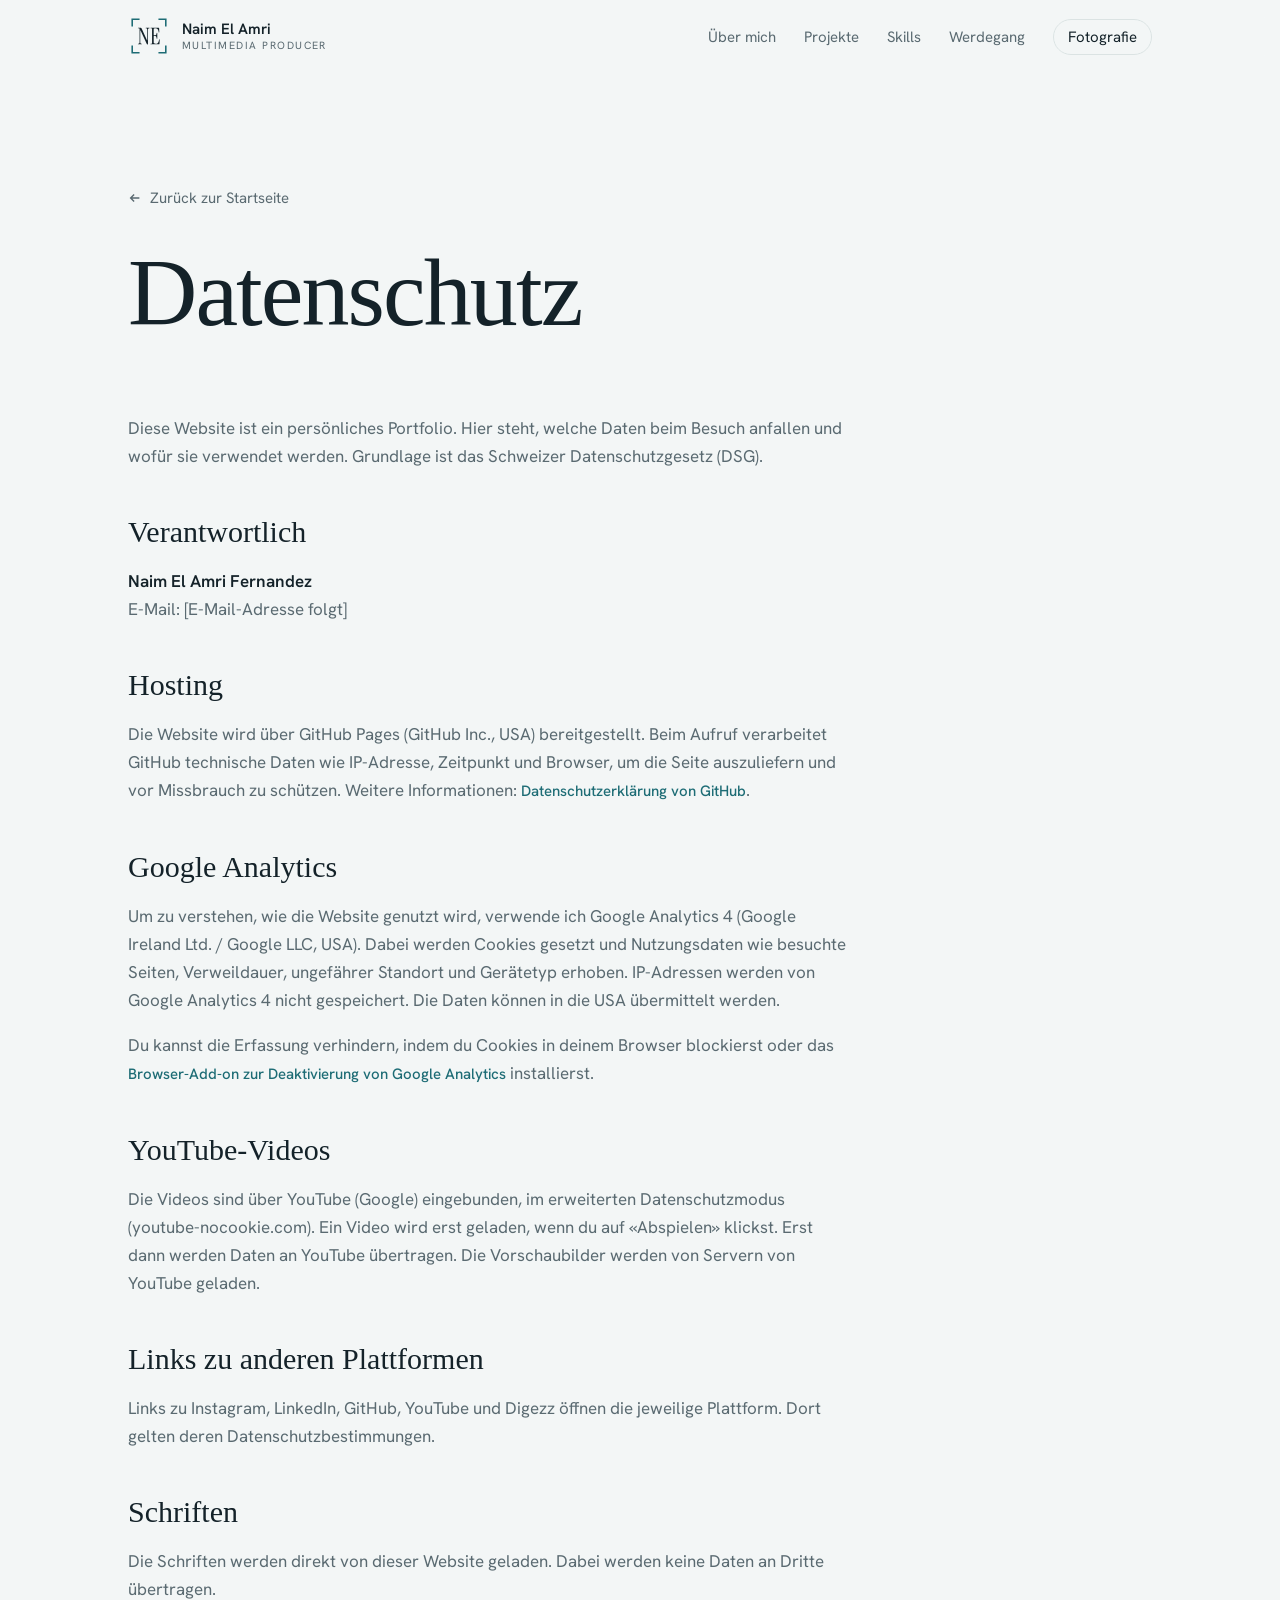
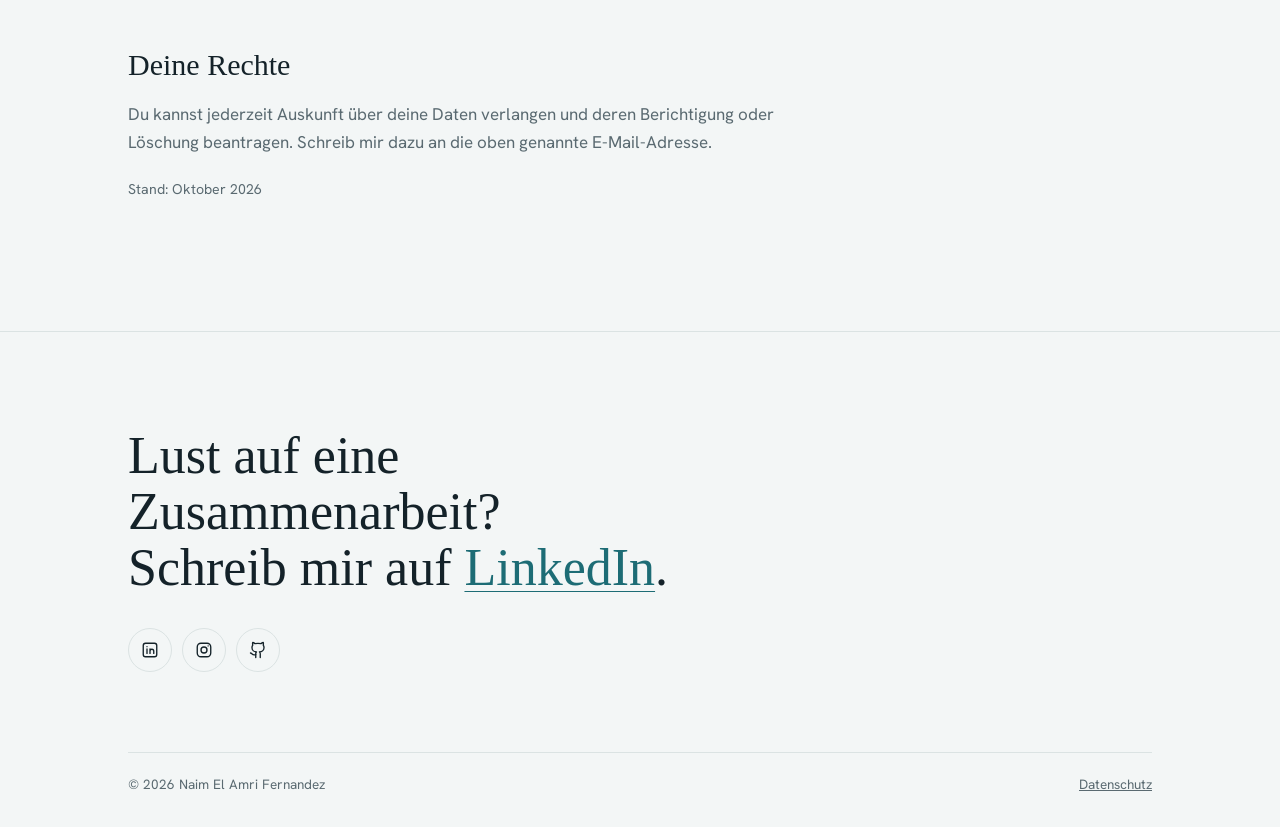
==== datenschutz.html @ bb90b1bc "Rework portfolio: German onepager, photography page and privacy note - New design (light, glacier tu" ====
<!DOCTYPE html>
<html lang="de-CH">
  <head>
    <meta charset="UTF-8" />
    <meta name="viewport" content="width=device-width, initial-scale=1.0" />
    <title>Datenschutz – Naim El Amri Fernandez</title>
    <meta name="description" content="Datenschutzerklärung für naimelamri.ch." />
    <meta name="theme-color" content="#f3f6f6" />
    <script
      async
      src="https://www.googletagmanager.com/gtag/js?id=G-XVXDZE1VRK"
    ></script>
    <script>
      window.dataLayer = window.dataLayer || [];
      function gtag() {
        dataLayer.push(arguments);
      }
      gtag("js", new Date());

      gtag("config", "G-XVXDZE1VRK");
    </script>
    <script>
      document.documentElement.classList.add("js");
    </script>
    <link rel="icon" href="img/logo.svg" type="image/svg+xml" />
    <link rel="preload" href="fonts/instrument-serif-latin.woff2" as="font" type="font/woff2" crossorigin />
    <link rel="stylesheet" href="styles.css" />
  </head>
  <body>
    <a class="skip-link" href="#inhalt">Zum Inhalt springen</a>

    <header class="site-header">
      <div class="wrap header-inner">
        <a class="brand" href="index.html" aria-label="Naim El Amri Fernandez, zur Startseite">
          <svg viewBox="0 0 80 80" aria-hidden="true"><path d="M8 22V8h14M58 8h14v14M72 58v14H58M22 72H8V58" fill="none" stroke="var(--accent)" stroke-width="3"/><path transform="translate(18.15 55.85) scale(0.044)" fill="currentColor" d="M429 9Q413 9 402 -15L131 -603Q128 -610 123.5 -609.0Q119 -608 119 -600V-86Q119 -58 128.5 -43.5Q138 -29 163 -25L176 -23Q189 -22 189 -11Q189 0 174 0H31Q16 0 16 -11Q16 -22 29 -23L42 -25Q68 -29 78.0 -43.5Q88 -58 88 -86V-654Q88 -675 81.5 -682.0Q75 -689 52 -693L29 -697Q16 -700 16 -709Q16 -720 31 -720H138Q163 -720 173 -698L409 -179Q412 -173 416.5 -174.0Q421 -175 421 -181V-634Q421 -666 410.0 -678.5Q399 -691 382 -694L364 -697Q351 -700 351 -709Q351 -720 366 -720H509Q524 -720 524 -709Q524 -698 511 -697L498 -695Q472 -691 462.0 -678.5Q452 -666 452 -634V-23Q452 -5 445.5 2.0Q439 9 429 9Z M574 0Q559 0 559 -11Q559 -20 572 -23L595 -27Q616 -31 622.5 -38.0Q629 -45 629 -66V-654Q629 -675 622.5 -682.0Q616 -689 595 -693L572 -697Q559 -700 559 -709Q559 -720 574 -720H910Q933 -720 935 -697L943 -531Q945 -514 930 -514Q918 -514 916 -527L910 -564Q899 -632 865.0 -663.5Q831 -695 771 -695Q731 -695 715.5 -683.5Q700 -672 700 -643V-402Q700 -388 714 -388H764Q808 -388 818 -435L828 -485Q832 -500 845 -498Q856 -496 856 -481V-256Q856 -241 845 -239Q832 -237 828 -252L818 -301Q811 -336 798.5 -347.0Q786 -358 763 -358H714Q700 -358 700 -344V-93Q700 -57 718.5 -41.0Q737 -25 786 -25Q836 -25 871.5 -50.5Q907 -76 921 -146L933 -205Q936 -218 948 -218Q962 -218 960 -201L950 -23Q948 0 925 0Z"/></svg>
          <span class="brand-name">
            <strong>Naim El Amri</strong>
            <small>Multimedia Producer</small>
          </span>
        </a>
        <button class="nav-toggle" type="button" aria-expanded="false" aria-controls="main-nav" aria-label="Menü öffnen">
          <span></span><span></span><span></span>
        </button>
        <nav class="main-nav" id="main-nav" aria-label="Hauptnavigation">
          <ul>
            <li><a href="index.html#about">Über mich</a></li>
            <li><a href="index.html#projekte">Projekte</a></li>
            <li><a href="index.html#skills">Skills</a></li>
            <li><a href="index.html#werdegang">Werdegang</a></li>
            <li><a class="nav-photo" href="fotografie.html">Fotografie</a></li>
          </ul>
        </nav>
      </div>
    </header>

    <main id="inhalt">
      <section class="page-intro">
        <div class="wrap">
          <a class="back-link" href="index.html">
            <svg viewBox="0 0 16 16" aria-hidden="true"><path d="M13 8H3M7 4L3 8l4 4" fill="none" stroke="currentColor" stroke-width="1.6"/></svg>
            Zurück zur Startseite
          </a>
          <h1 style="margin-top: 32px">Datenschutz</h1>
        </div>
      </section>
      <div class="wrap">
        <article class="legal">
          <p>
            Diese Website ist ein persönliches Portfolio. Hier steht, welche Daten
            beim Besuch anfallen und wofür sie verwendet werden. Grundlage ist das
            Schweizer Datenschutzgesetz (DSG).
          </p>

          <h2>Verantwortlich</h2>
          <p>
            <strong>Naim El Amri Fernandez</strong><br />
            E-Mail: [E-Mail-Adresse folgt]
          </p>

          <h2>Hosting</h2>
          <p>
            Die Website wird über GitHub Pages (GitHub Inc., USA) bereitgestellt.
            Beim Aufruf verarbeitet GitHub technische Daten wie IP-Adresse,
            Zeitpunkt und Browser, um die Seite auszuliefern und vor Missbrauch zu
            schützen. Weitere Informationen:
            <a class="text-link" href="https://docs.github.com/de/site-policy/privacy-policies/github-general-privacy-statement" target="_blank" rel="noopener">Datenschutzerklärung von GitHub</a>.
          </p>

          <h2>Google Analytics</h2>
          <p>
            Um zu verstehen, wie die Website genutzt wird, verwende ich Google
            Analytics 4 (Google Ireland Ltd. / Google LLC, USA). Dabei werden Cookies
            gesetzt und Nutzungsdaten wie besuchte Seiten, Verweildauer, ungefährer
            Standort und Gerätetyp erhoben. IP-Adressen werden von Google Analytics 4
            nicht gespeichert. Die Daten können in die USA übermittelt werden.
          </p>
          <p>
            Du kannst die Erfassung verhindern, indem du Cookies in deinem Browser
            blockierst oder das
            <a class="text-link" href="https://tools.google.com/dlpage/gaoptout?hl=de" target="_blank" rel="noopener">Browser-Add-on zur Deaktivierung von Google Analytics</a>
            installierst.
          </p>

          <h2>YouTube-Videos</h2>
          <p>
            Die Videos sind über YouTube (Google) eingebunden, im erweiterten
            Datenschutzmodus (youtube-nocookie.com). Ein Video wird erst geladen,
            wenn du auf «Abspielen» klickst. Erst dann werden Daten an YouTube
            übertragen. Die Vorschaubilder werden von Servern von YouTube geladen.
          </p>

          <h2>Links zu anderen Plattformen</h2>
          <p>
            Links zu Instagram, LinkedIn, GitHub, YouTube und Digezz öffnen die
            jeweilige Plattform. Dort gelten deren Datenschutzbestimmungen.
          </p>

          <h2>Schriften</h2>
          <p>
            Die Schriften werden direkt von dieser Website geladen. Dabei werden
            keine Daten an Dritte übertragen.
          </p>

          <h2>Deine Rechte</h2>
          <p>
            Du kannst jederzeit Auskunft über deine Daten verlangen und deren
            Berichtigung oder Löschung beantragen. Schreib mir dazu an die oben
            genannte E-Mail-Adresse.
          </p>

          <p><small>Stand: Oktober 2026</small></p>
        </article>
      </div>
    </main>

    <footer class="site-footer">
      <div class="wrap">
        <p class="footer-cta reveal">
          Lust auf eine Zusammenarbeit? Schreib mir auf
          <a href="https://linkedin.com/in/naim-el-amri-fernandez" target="_blank" rel="noopener">LinkedIn</a>.
        </p>
        <ul class="social">
          <li>
            <a href="https://linkedin.com/in/naim-el-amri-fernandez" target="_blank" rel="noopener" aria-label="LinkedIn">
              <svg viewBox="0 0 24 24" fill="none" stroke="currentColor" stroke-width="1.8" stroke-linecap="round" stroke-linejoin="round" aria-hidden="true"><rect x="3" y="3" width="18" height="18" rx="3"/><path d="M8 10.5v6M8 7.5v.01M12 16.5v-6M12 13.5a2.5 2.5 0 0 1 5 0v3"/></svg>
            </a>
          </li>
          <li>
            <a href="https://www.instagram.com/naimsphotos/" target="_blank" rel="noopener" aria-label="Instagram">
              <svg viewBox="0 0 24 24" fill="none" stroke="currentColor" stroke-width="1.8" stroke-linecap="round" stroke-linejoin="round" aria-hidden="true"><rect x="3" y="3" width="18" height="18" rx="5"/><circle cx="12" cy="12" r="4"/><path d="M17.5 6.5v.01"/></svg>
            </a>
          </li>
          <li>
            <a href="https://github.com/NaimElAmri" target="_blank" rel="noopener" aria-label="GitHub">
              <svg viewBox="0 0 24 24" fill="none" stroke="currentColor" stroke-width="1.8" stroke-linecap="round" stroke-linejoin="round" aria-hidden="true"><path d="M15 22v-4a4.8 4.8 0 0 0-1-3.5c3 0 6-2 6-5.5.08-1.25-.27-2.48-1-3.5.28-1.15.28-2.35 0-3.5 0 0-1 0-3 1.5-2.64-.5-5.36-.5-8 0C6 2 5 2 5 2c-.3 1.15-.3 2.35 0 3.5A5.4 5.4 0 0 0 4 9c0 3.5 3 5.5 6 5.5-.39.49-.68 1.05-.85 1.65-.17.6-.22 1.23-.15 1.85v4"/><path d="M9 18c-4.51 2-5-2-7-2"/></svg>
            </a>
          </li>
        </ul>
        <div class="footer-bottom">
          <span>© 2026 Naim El Amri Fernandez</span>
          <a href="datenschutz.html">Datenschutz</a>
        </div>
      </div>
    </footer>

    <script src="script.js"></script>
  </body>
</html>
---- styles.css ----
/* Schriften (lokal gehostet, SIL Open Font License) */
@font-face {
  font-family: "Instrument Serif";
  src: url("fonts/instrument-serif-latin.woff2") format("woff2");
  font-style: normal;
  font-weight: 400;
  font-display: swap;
}
@font-face {
  font-family: "Instrument Serif";
  src: url("fonts/instrument-serif-italic-latin.woff2") format("woff2");
  font-style: italic;
  font-weight: 400;
  font-display: swap;
}
@font-face {
  font-family: "Hanken Grotesk";
  src: url("fonts/hanken-grotesk-latin.woff2") format("woff2");
  font-style: normal;
  font-weight: 400 600;
  font-display: swap;
}

/* Design-Tokens: Vorschlag A "Gletscher" */
:root {
  --bg: #f3f6f6;
  --surface: #ffffff;
  --ink: #142229;
  --muted: #5a6a71;
  --line: #dbe3e3;
  --accent: #1d6c75;
  --accent-soft: #d7e7e7;
  --accent-light: #7fc0c5;

  --font-display: "Instrument Serif", Georgia, "Times New Roman", serif;
  --font-body: "Hanken Grotesk", system-ui, -apple-system, "Segoe UI", sans-serif;

  --wrap: 1120px;
  --gutter: clamp(20px, 5vw, 48px);
  --radius: 12px;
  --header-h: 72px;
}

*,
*::before,
*::after {
  box-sizing: border-box;
}

html {
  scroll-behavior: smooth;
  scroll-padding-top: calc(var(--header-h) + 16px);
  -webkit-text-size-adjust: 100%;
}

body {
  margin: 0;
  background: var(--bg);
  color: var(--ink);
  font: 400 17px/1.65 var(--font-body);
  -webkit-font-smoothing: antialiased;
}

img {
  max-width: 100%;
  display: block;
}

a {
  color: inherit;
}

:focus-visible {
  outline: 2px solid var(--accent);
  outline-offset: 3px;
  border-radius: 4px;
}

.wrap {
  max-width: var(--wrap);
  margin: 0 auto;
  padding-left: var(--gutter);
  padding-right: var(--gutter);
}

.skip-link {
  position: absolute;
  left: 16px;
  top: -60px;
  background: var(--ink);
  color: var(--bg);
  padding: 8px 14px;
  border-radius: 8px;
  z-index: 100;
}
.skip-link:focus {
  top: 12px;
}

/* ---------- Header ---------- */
.site-header {
  position: sticky;
  top: 0;
  z-index: 50;
  background: color-mix(in srgb, var(--bg) 88%, transparent);
  backdrop-filter: blur(10px);
  -webkit-backdrop-filter: blur(10px);
  border-bottom: 1px solid transparent;
  transition: border-color 0.3s ease;
}
.site-header.is-scrolled {
  border-bottom-color: var(--line);
}
.header-inner {
  height: var(--header-h);
  display: flex;
  align-items: center;
  justify-content: space-between;
  gap: 24px;
}
.brand {
  display: flex;
  align-items: center;
  gap: 12px;
  text-decoration: none;
}
.brand svg {
  width: 42px;
  height: 42px;
  flex: none;
}
.brand-name {
  display: grid;
  line-height: 1.15;
}
.brand-name strong {
  font-weight: 600;
  font-size: 15px;
}
.brand-name small {
  font-size: 10.5px;
  letter-spacing: 0.14em;
  text-transform: uppercase;
  color: var(--muted);
}

.main-nav ul {
  display: flex;
  align-items: center;
  gap: 28px;
  list-style: none;
  margin: 0;
  padding: 0;
}
.main-nav a {
  text-decoration: none;
  font-size: 15px;
  color: var(--muted);
  transition: color 0.2s ease;
}
.main-nav a:hover,
.main-nav a[aria-current] {
  color: var(--ink);
}
.main-nav .nav-photo {
  color: var(--ink);
  border: 1px solid var(--line);
  padding: 7px 14px;
  border-radius: 999px;
  transition: border-color 0.2s ease, background-color 0.2s ease;
}
.main-nav .nav-photo:hover {
  border-color: var(--accent);
}

.nav-toggle {
  display: none;
  width: 44px;
  height: 44px;
  border: 0;
  background: none;
  padding: 0;
  cursor: pointer;
  color: var(--ink);
}
.nav-toggle span {
  display: block;
  width: 22px;
  height: 2px;
  margin: 5px auto;
  background: currentColor;
  transition: transform 0.25s ease, opacity 0.25s ease;
}
.nav-toggle[aria-expanded="true"] span:nth-child(1) {
  transform: translateY(7px) rotate(45deg);
}
.nav-toggle[aria-expanded="true"] span:nth-child(2) {
  opacity: 0;
}
.nav-toggle[aria-expanded="true"] span:nth-child(3) {
  transform: translateY(-7px) rotate(-45deg);
}

@media (max-width: 820px) {
  .nav-toggle {
    display: block;
  }
  .main-nav {
    position: fixed;
    inset: var(--header-h) 0 auto 0;
    background: var(--bg);
    border-bottom: 1px solid var(--line);
    padding: 8px var(--gutter) 24px;
    display: none;
  }
  .main-nav.is-open {
    display: block;
  }
  .main-nav ul {
    flex-direction: column;
    align-items: flex-start;
    gap: 4px;
  }
  .main-nav a {
    display: block;
    padding: 10px 0;
    font-size: 18px;
  }
  .main-nav .nav-photo {
    margin-top: 8px;
    padding: 9px 16px;
  }
}

/* ---------- Typografie ---------- */
.eyebrow {
  font-size: 12px;
  font-weight: 500;
  letter-spacing: 0.16em;
  text-transform: uppercase;
  color: var(--accent);
  margin: 0;
}
.section-title {
  font: 400 clamp(38px, 5.2vw, 60px) / 1.05 var(--font-display);
  margin: 6px 0 0;
  letter-spacing: -0.01em;
  text-wrap: balance;
}
.section-title em {
  color: var(--accent);
}
.lead {
  font-size: 19px;
  color: var(--muted);
  max-width: 60ch;
  margin: 18px 0 0;
}

.section {
  padding-block: clamp(72px, 11vw, 132px);
}
.section + .section {
  border-top: 1px solid var(--line);
}
.section-head {
  margin-bottom: clamp(36px, 5vw, 56px);
}

/* ---------- Hero ---------- */
.hero {
  padding-block: clamp(72px, 13vw, 160px) clamp(64px, 9vw, 112px);
}
.hero h1 {
  font: 400 clamp(46px, 8vw, 104px) / 0.98 var(--font-display);
  letter-spacing: -0.02em;
  margin: 18px 0 0;
  max-width: 15ch;
  text-wrap: balance;
}
.hero h1 em {
  color: var(--accent);
}
.hero .lead {
  margin-top: 28px;
}
.hero-actions {
  display: flex;
  flex-wrap: wrap;
  gap: 12px;
  margin-top: 36px;
}
.btn {
  display: inline-flex;
  align-items: center;
  gap: 10px;
  padding: 13px 22px;
  border-radius: 999px;
  font-size: 15px;
  font-weight: 500;
  text-decoration: none;
  border: 1px solid var(--ink);
  transition: background-color 0.2s ease, color 0.2s ease, border-color 0.2s ease;
}
.btn-primary {
  background: var(--ink);
  color: var(--bg);
}
.btn-primary:hover {
  background: var(--accent);
  border-color: var(--accent);
}
.btn-ghost:hover {
  border-color: var(--accent);
  color: var(--accent);
}
.btn svg {
  width: 16px;
  height: 16px;
}

/* ---------- Über mich ---------- */
.about-grid {
  display: grid;
  grid-template-columns: minmax(0, 5fr) minmax(0, 7fr);
  gap: clamp(32px, 6vw, 80px);
  align-items: start;
}
.about-photo {
  position: relative;
  margin: 0;
}
.about-photo img {
  width: 100%;
  height: auto;
  aspect-ratio: 4 / 5;
  object-fit: cover;
  object-position: 50% 35%;
  border-radius: var(--radius);
}
.about-photo figcaption {
  margin-top: 10px;
  font-size: 13px;
  color: var(--muted);
}
.about-text {
  min-width: 0;
}
.about-text h3 {
  font: 400 34px/1.15 var(--font-display);
  margin: 0 0 18px;
}
.about-text p {
  margin: 0 0 16px;
  max-width: 62ch;
}
.facts {
  display: grid;
  grid-template-columns: repeat(3, minmax(0, 1fr));
  gap: 20px;
  margin: 36px 0 0;
  padding: 24px 0 0;
  border-top: 1px solid var(--line);
}
.facts dt {
  font-size: 12px;
  letter-spacing: 0.12em;
  text-transform: uppercase;
  color: var(--muted);
  margin-bottom: 6px;
}
.facts dd {
  margin: 0;
  font-size: 15px;
  line-height: 1.5;
}

@media (max-width: 820px) {
  .about-grid {
    grid-template-columns: minmax(0, 1fr);
  }
  .about-photo {
    max-width: 420px;
  }
  .facts {
    grid-template-columns: minmax(0, 1fr);
    gap: 16px;
  }
}

/* ---------- Projekte ---------- */
.group-label {
  display: flex;
  align-items: center;
  gap: 16px;
  font-size: 13px;
  letter-spacing: 0.14em;
  text-transform: uppercase;
  color: var(--muted);
  margin: 0 0 24px;
}
.group-label::after {
  content: "";
  flex: 1;
  height: 1px;
  background: var(--line);
}
.project-grid {
  display: grid;
  grid-template-columns: repeat(2, minmax(0, 1fr));
  gap: clamp(20px, 3vw, 32px);
}
.project-grid + .group-label {
  margin-top: clamp(56px, 7vw, 80px);
}
.project {
  background: var(--surface);
  border-radius: var(--radius);
  overflow: hidden;
  display: flex;
  flex-direction: column;
}
.project-body {
  padding: 22px 24px 26px;
  display: flex;
  flex-direction: column;
  gap: 10px;
  flex: 1;
}
.project-meta {
  font-size: 13px;
  color: var(--accent);
  font-weight: 500;
  margin: 0;
}
.project h3 {
  font: 400 30px/1.12 var(--font-display);
  margin: 0;
  text-wrap: balance;
}
.project p {
  margin: 0;
  color: var(--muted);
  font-size: 15.5px;
}
.project .role {
  font-size: 14.5px;
  color: var(--ink);
}
.project .role strong {
  font-weight: 600;
}
.project-links {
  display: flex;
  flex-wrap: wrap;
  gap: 8px 20px;
  margin-top: auto;
  padding-top: 8px;
  list-style: none;
  padding-left: 0;
}
.text-link {
  display: inline-flex;
  align-items: center;
  gap: 6px;
  font-size: 15px;
  font-weight: 500;
  color: var(--accent);
  text-decoration: none;
  border-bottom: 1px solid transparent;
  transition: border-color 0.2s ease;
}
.text-link:hover {
  border-bottom-color: currentColor;
}
.text-link svg {
  width: 13px;
  height: 13px;
}

/* YouTube: Vorschaubild, Video lädt erst beim Klick */
.video {
  position: relative;
  aspect-ratio: 16 / 9;
  background: linear-gradient(135deg, #c9dcdc, #8fb1b4);
}
.video-play {
  position: absolute;
  inset: 0;
  width: 100%;
  border: 0;
  padding: 0;
  background: none;
  cursor: pointer;
  color: #fff;
}
.video-play img {
  width: 100%;
  height: 100%;
  object-fit: cover;
  transition: transform 0.6s ease;
}
.video-play::after {
  content: "";
  position: absolute;
  inset: 0;
  background: linear-gradient(to top, rgba(20, 34, 41, 0.35), rgba(20, 34, 41, 0) 55%);
}
.video-play .play-icon {
  position: absolute;
  left: 18px;
  bottom: 16px;
  z-index: 1;
  display: inline-flex;
  align-items: center;
  gap: 10px;
  font: 500 14px var(--font-body);
}
.video-play .play-icon i {
  width: 44px;
  height: 44px;
  border-radius: 50%;
  background: rgba(255, 255, 255, 0.92);
  color: var(--ink);
  display: grid;
  place-items: center;
  transition: background-color 0.2s ease, color 0.2s ease;
}
.video-play .play-icon svg {
  width: 16px;
  height: 16px;
  margin-left: 2px;
}
.video-play:hover img {
  transform: scale(1.03);
}
.video-play:hover .play-icon i {
  background: var(--accent);
  color: #fff;
}
.video iframe {
  position: absolute;
  inset: 0;
  width: 100%;
  height: 100%;
  border: 0;
}

/* Instagram-Karten */
.social-cover {
  aspect-ratio: 16 / 9;
  display: grid;
  place-items: center;
  text-decoration: none;
  position: relative;
  overflow: hidden;
}
.social-cover span {
  font: italic 400 clamp(32px, 4.4vw, 48px) / 1 var(--font-display);
  position: relative;
}
.social-cover.tone-1 {
  background: var(--accent-soft);
  color: var(--accent);
}
.social-cover.tone-2 {
  background: var(--ink);
  color: var(--bg);
}
.social-cover::before {
  content: "";
  position: absolute;
  inset: 18px;
  border: 1px solid currentColor;
  opacity: 0.25;
  border-radius: 6px;
}

@media (max-width: 760px) {
  .project-grid {
    grid-template-columns: minmax(0, 1fr);
  }
}

/* ---------- Skills ---------- */
.skills-grid {
  display: grid;
  grid-template-columns: repeat(3, minmax(0, 1fr));
  gap: clamp(28px, 4vw, 48px) clamp(24px, 4vw, 56px);
}
.skill-group h3 {
  font: 400 28px/1.15 var(--font-display);
  margin: 0 0 12px;
  padding-top: 18px;
  border-top: 1px solid var(--ink);
}
.skill-group ul {
  list-style: none;
  margin: 0;
  padding: 0;
  display: grid;
  gap: 6px;
  font-size: 15.5px;
}
.tools {
  display: flex;
  flex-wrap: wrap;
  gap: 6px;
  margin-top: 16px;
}
.tools span {
  font-size: 13px;
  padding: 3px 10px;
  border-radius: 999px;
  background: var(--accent-soft);
  color: var(--accent);
}
@media (max-width: 900px) {
  .skills-grid {
    grid-template-columns: repeat(2, minmax(0, 1fr));
  }
}
@media (max-width: 560px) {
  .skills-grid {
    grid-template-columns: minmax(0, 1fr);
  }
}

/* ---------- Werdegang ---------- */
.cv-grid {
  display: grid;
  grid-template-columns: minmax(0, 1fr) minmax(0, 1fr);
  gap: clamp(40px, 6vw, 80px);
}
.cv-col h3 {
  font-size: 13px;
  font-weight: 500;
  letter-spacing: 0.14em;
  text-transform: uppercase;
  color: var(--muted);
  margin: 0 0 8px;
}
.cv-list {
  list-style: none;
  margin: 0;
  padding: 0;
}
.cv-item {
  display: grid;
  grid-template-columns: 112px minmax(0, 1fr);
  gap: 16px;
  padding: 20px 0;
  border-bottom: 1px solid var(--line);
}
.cv-date {
  font-size: 14px;
  color: var(--muted);
  font-variant-numeric: tabular-nums;
  padding-top: 3px;
}
.cv-item h4 {
  font-size: 17px;
  font-weight: 600;
  margin: 0;
  line-height: 1.35;
}
.cv-item .where {
  color: var(--accent);
  font-size: 15px;
  margin: 2px 0 0;
}
.cv-item p {
  font-size: 15px;
  color: var(--muted);
  margin: 8px 0 0;
}
.languages {
  margin-top: 36px;
  font-size: 15px;
  color: var(--muted);
}
.languages strong {
  color: var(--ink);
  font-weight: 600;
}
@media (max-width: 820px) {
  .cv-grid {
    grid-template-columns: minmax(0, 1fr);
  }
}
@media (max-width: 460px) {
  .cv-item {
    grid-template-columns: minmax(0, 1fr);
    gap: 4px;
  }
}

/* ---------- Footer ---------- */
.site-footer {
  border-top: 1px solid var(--line);
  padding-block: clamp(56px, 8vw, 96px) 32px;
}
.footer-cta {
  font: 400 clamp(32px, 4.6vw, 52px) / 1.08 var(--font-display);
  margin: 0;
  max-width: 24ch;
  text-wrap: balance;
}
.footer-cta a {
  color: var(--accent);
  text-decoration-thickness: 1px;
  text-underline-offset: 6px;
}
.social {
  display: flex;
  gap: 10px;
  margin-top: 32px;
  list-style: none;
  padding: 0;
}
.social a {
  width: 44px;
  height: 44px;
  border-radius: 50%;
  border: 1px solid var(--line);
  display: grid;
  place-items: center;
  color: var(--ink);
  transition: border-color 0.2s ease, color 0.2s ease;
}
.social a:hover {
  border-color: var(--accent);
  color: var(--accent);
}
.social svg {
  width: 18px;
  height: 18px;
}
.footer-bottom {
  display: flex;
  flex-wrap: wrap;
  justify-content: space-between;
  gap: 8px 24px;
  margin-top: clamp(48px, 7vw, 80px);
  padding-top: 20px;
  border-top: 1px solid var(--line);
  font-size: 13.5px;
  color: var(--muted);
}
.footer-bottom a {
  color: var(--muted);
}
.footer-bottom a:hover {
  color: var(--ink);
}

/* ---------- Fotografie ---------- */
.page-intro {
  padding-block: clamp(56px, 9vw, 112px) clamp(36px, 5vw, 56px);
}
.page-intro h1 {
  font: 400 clamp(48px, 8vw, 96px) / 1 var(--font-display);
  letter-spacing: -0.02em;
  margin: 12px 0 0;
}
.page-intro h1 em {
  color: var(--accent);
}
.back-link {
  display: inline-flex;
  align-items: center;
  gap: 8px;
  font-size: 15px;
  color: var(--muted);
  text-decoration: none;
}
.back-link:hover {
  color: var(--ink);
}
.back-link svg {
  width: 14px;
  height: 14px;
}

.gallery {
  columns: 3 300px;
  column-gap: 16px;
  padding-bottom: clamp(64px, 9vw, 112px);
}
.gallery-item {
  break-inside: avoid;
  margin: 0 0 16px;
}
.gallery-item button {
  display: block;
  width: 100%;
  padding: 0;
  border: 0;
  background: none;
  cursor: zoom-in;
  border-radius: 8px;
  overflow: hidden;
}
.gallery-item img {
  width: 100%;
  height: auto;
  transition: transform 0.6s ease, opacity 0.3s ease;
}
.gallery-item button:hover img {
  transform: scale(1.02);
}
.gallery-item figcaption {
  font-size: 13px;
  color: var(--muted);
  margin-top: 8px;
}
.gallery-item.placeholder .ph {
  border-radius: 8px;
  display: grid;
  place-items: center;
  color: var(--accent);
  font-size: 13px;
  letter-spacing: 0.12em;
  text-transform: uppercase;
  background: var(--accent-soft);
}
.gallery-item.placeholder:nth-child(3n + 2) .ph {
  background: #e3eae8;
  color: var(--muted);
}
.gallery-item.placeholder:nth-child(4n + 3) .ph {
  background: #c9dcdc;
}

.lightbox {
  position: fixed;
  inset: 0;
  z-index: 200;
  background: rgba(13, 22, 27, 0.94);
  display: grid;
  grid-template-rows: 1fr auto;
  padding: 56px 16px 20px;
}
.lightbox[hidden] {
  display: none;
}
.lightbox figure {
  margin: 0;
  display: grid;
  place-items: center;
  min-height: 0;
}
.lightbox img {
  max-width: 100%;
  max-height: calc(100vh - 140px);
  object-fit: contain;
  border-radius: 4px;
}
.lightbox figcaption {
  color: #c7d3d5;
  text-align: center;
  font-size: 14px;
  padding-top: 12px;
}
.lb-btn {
  position: absolute;
  width: 48px;
  height: 48px;
  border-radius: 50%;
  border: 1px solid rgba(255, 255, 255, 0.25);
  background: rgba(13, 22, 27, 0.5);
  color: #fff;
  display: grid;
  place-items: center;
  cursor: pointer;
}
.lb-btn:hover {
  border-color: var(--accent-light);
}
.lb-btn svg {
  width: 18px;
  height: 18px;
}
.lb-close {
  top: 12px;
  right: 12px;
}
.lb-prev,
.lb-next {
  top: 50%;
  transform: translateY(-50%);
}
.lb-prev {
  left: 12px;
}
.lb-next {
  right: 12px;
}

/* ---------- Rechtliches ---------- */
.legal {
  max-width: 72ch;
  padding-bottom: clamp(64px, 9vw, 112px);
}
.legal h2 {
  font: 400 30px/1.2 var(--font-display);
  margin: 44px 0 10px;
}
.legal p,
.legal li {
  color: var(--muted);
}
.legal strong {
  color: var(--ink);
}

/* ---------- Scroll-Animationen (dezent) ---------- */
.js .reveal {
  opacity: 0;
  transform: translateY(18px);
  transition: opacity 0.7s ease, transform 0.7s cubic-bezier(0.2, 0.7, 0.2, 1);
  transition-delay: var(--delay, 0s);
}
.js .reveal.is-visible {
  opacity: 1;
  transform: none;
}

@media (prefers-reduced-motion: reduce) {
  html {
    scroll-behavior: auto;
  }
  .js .reveal {
    opacity: 1;
    transform: none;
    transition: none;
  }
  *,
  *::before,
  *::after {
    transition-duration: 0.01ms !important;
  }
}
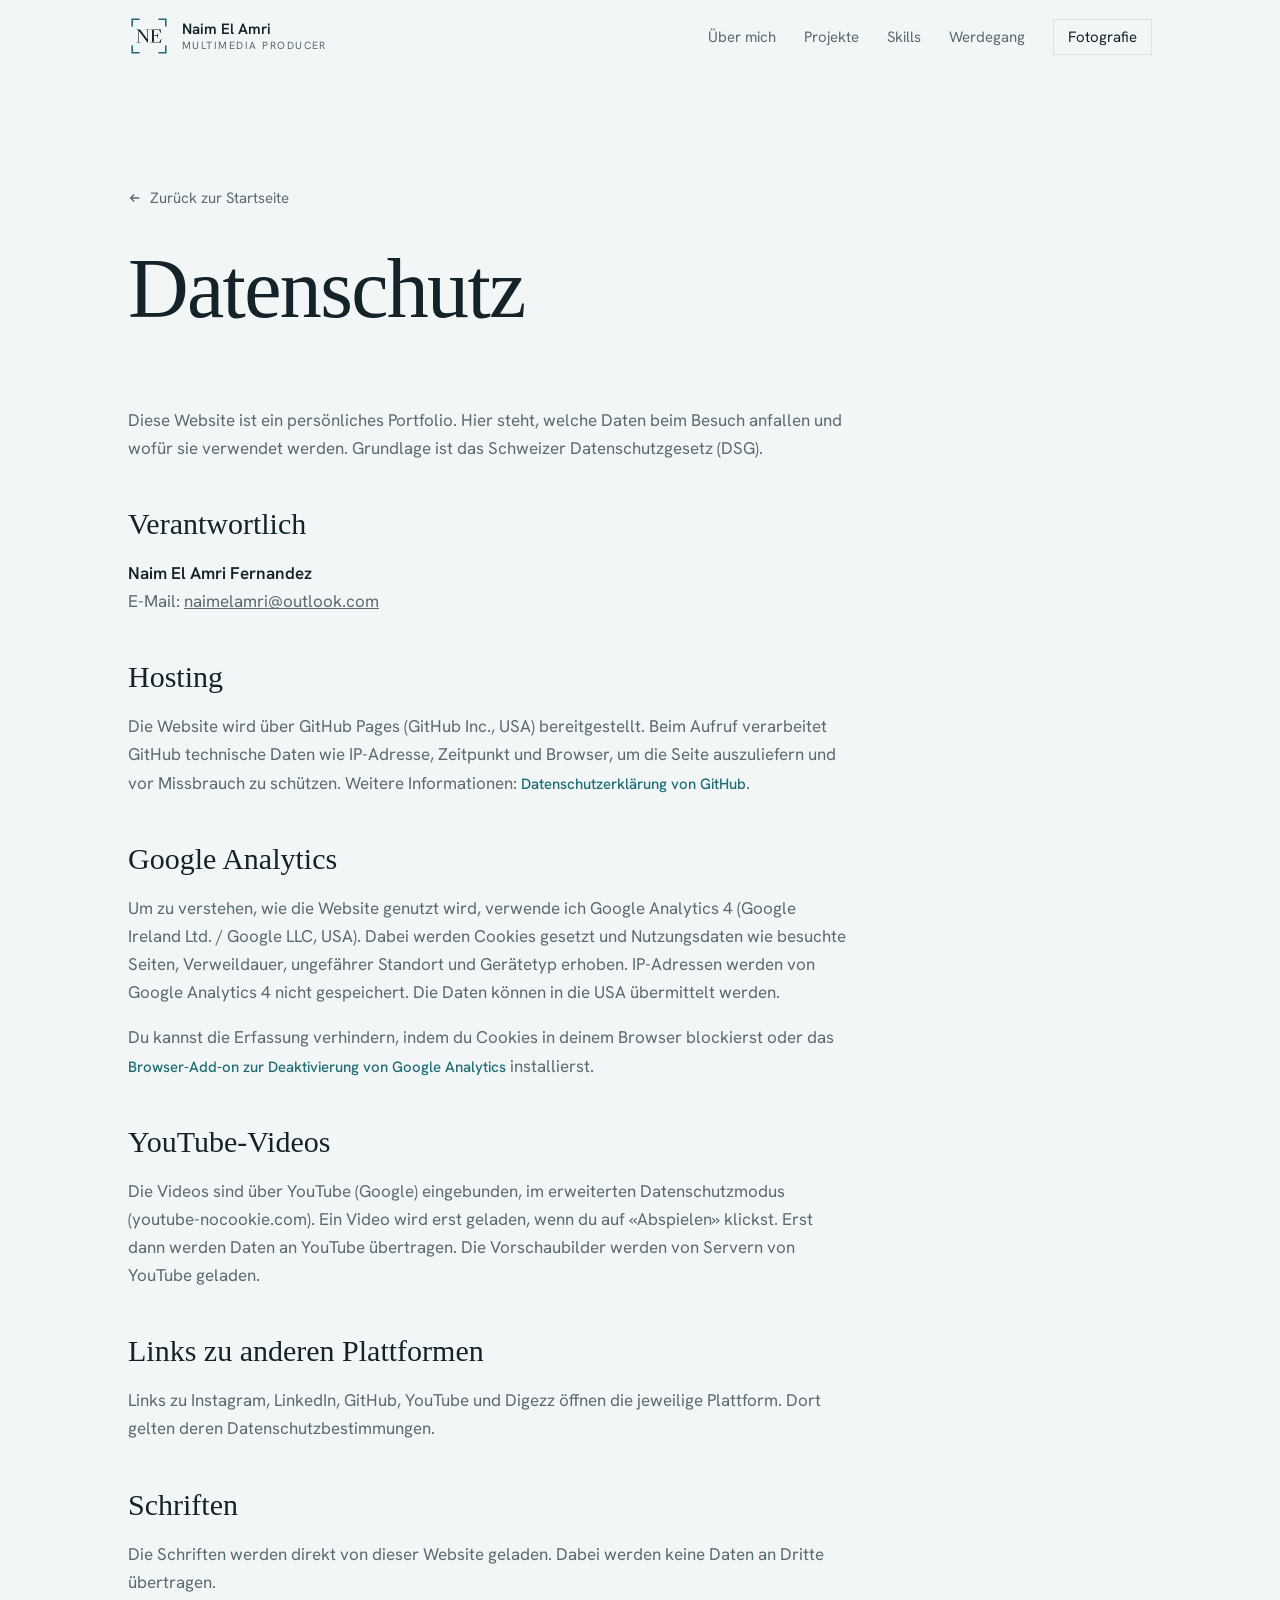
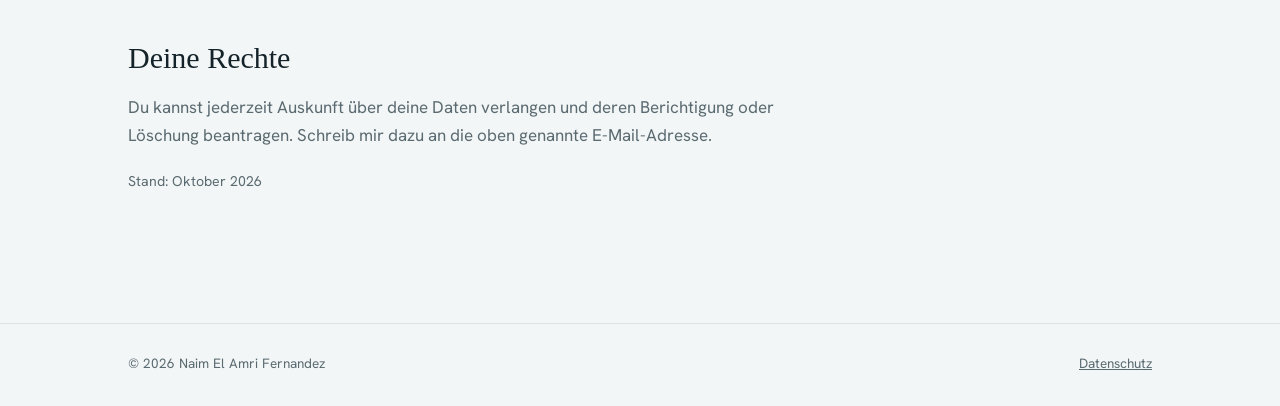
==== commit 8bef345e: "Use Newsreader, square corners and fill in project details - Replace Instrument Serif with the wider" ====
--- a/datenschutz.html
+++ b/datenschutz.html
@@ -23,7 +23,7 @@
       document.documentElement.classList.add("js");
     </script>
     <link rel="icon" href="img/logo.svg" type="image/svg+xml" />
-    <link rel="preload" href="fonts/instrument-serif-latin.woff2" as="font" type="font/woff2" crossorigin />
+    <link rel="preload" href="fonts/newsreader-latin.woff2" as="font" type="font/woff2" crossorigin />
     <link rel="stylesheet" href="styles.css" />
   </head>
   <body>
@@ -32,7 +32,7 @@
     <header class="site-header">
       <div class="wrap header-inner">
         <a class="brand" href="index.html" aria-label="Naim El Amri Fernandez, zur Startseite">
-          <svg viewBox="0 0 80 80" aria-hidden="true"><path d="M8 22V8h14M58 8h14v14M72 58v14H58M22 72H8V58" fill="none" stroke="var(--accent)" stroke-width="3"/><path transform="translate(18.15 55.85) scale(0.044)" fill="currentColor" d="M429 9Q413 9 402 -15L131 -603Q128 -610 123.5 -609.0Q119 -608 119 -600V-86Q119 -58 128.5 -43.5Q138 -29 163 -25L176 -23Q189 -22 189 -11Q189 0 174 0H31Q16 0 16 -11Q16 -22 29 -23L42 -25Q68 -29 78.0 -43.5Q88 -58 88 -86V-654Q88 -675 81.5 -682.0Q75 -689 52 -693L29 -697Q16 -700 16 -709Q16 -720 31 -720H138Q163 -720 173 -698L409 -179Q412 -173 416.5 -174.0Q421 -175 421 -181V-634Q421 -666 410.0 -678.5Q399 -691 382 -694L364 -697Q351 -700 351 -709Q351 -720 366 -720H509Q524 -720 524 -709Q524 -698 511 -697L498 -695Q472 -691 462.0 -678.5Q452 -666 452 -634V-23Q452 -5 445.5 2.0Q439 9 429 9Z M574 0Q559 0 559 -11Q559 -20 572 -23L595 -27Q616 -31 622.5 -38.0Q629 -45 629 -66V-654Q629 -675 622.5 -682.0Q616 -689 595 -693L572 -697Q559 -700 559 -709Q559 -720 574 -720H910Q933 -720 935 -697L943 -531Q945 -514 930 -514Q918 -514 916 -527L910 -564Q899 -632 865.0 -663.5Q831 -695 771 -695Q731 -695 715.5 -683.5Q700 -672 700 -643V-402Q700 -388 714 -388H764Q808 -388 818 -435L828 -485Q832 -500 845 -498Q856 -496 856 -481V-256Q856 -241 845 -239Q832 -237 828 -252L818 -301Q811 -336 798.5 -347.0Q786 -358 763 -358H714Q700 -358 700 -344V-93Q700 -57 718.5 -41.0Q737 -25 786 -25Q836 -25 871.5 -50.5Q907 -76 921 -146L933 -205Q936 -218 948 -218Q962 -218 960 -201L950 -23Q948 0 925 0Z"/></svg>
+          <svg viewBox="0 0 80 80" aria-hidden="true"><path d="M8 22V8h14M58 8h14v14M72 58v14H58M22 72H8V58" fill="none" stroke="var(--accent)" stroke-width="3"/><path transform="translate(15.06 52.45) scale(0.0174)" fill="currentColor" d="M253 -71V-1344L54 -1401V-1430H460L1309 -276L1256 -70V-1359L1057 -1401V-1430H1501V-1401L1322 -1359V20H1284L291 -1322L319 -1360V-71L518 -29V0H74V-29ZM2444 -1039 2410 -746 2444 -455H2422L2311 -711L1832 -735V-758L2311 -786L2422 -1039ZM2754 -1036 2729 -1028 2528 -1394 2681 -1370H1826V-1430H2546L2679 -1484H2687ZM2546 -35 2785 -402 2810 -395 2704 54H2696L2568 0H1826V-60H2700ZM1586 0V-29L1765 -71V-1360L1586 -1401V-1430H1971V0Z"/></svg>
           <span class="brand-name">
             <strong>Naim El Amri</strong>
             <small>Multimedia Producer</small>
@@ -74,7 +74,7 @@
           <h2>Verantwortlich</h2>
           <p>
             <strong>Naim El Amri Fernandez</strong><br />
-            E-Mail: [E-Mail-Adresse folgt]
+            E-Mail: <a href="mailto:naimelamri@outlook.com">naimelamri@outlook.com</a>
           </p>
 
           <h2>Hosting</h2>
@@ -133,30 +133,9 @@
       </div>
     </main>
 
-    <footer class="site-footer">
+    <footer class="site-footer site-footer--plain">
       <div class="wrap">
-        <p class="footer-cta reveal">
-          Lust auf eine Zusammenarbeit? Schreib mir auf
-          <a href="https://linkedin.com/in/naim-el-amri-fernandez" target="_blank" rel="noopener">LinkedIn</a>.
-        </p>
-        <ul class="social">
-          <li>
-            <a href="https://linkedin.com/in/naim-el-amri-fernandez" target="_blank" rel="noopener" aria-label="LinkedIn">
-              <svg viewBox="0 0 24 24" fill="none" stroke="currentColor" stroke-width="1.8" stroke-linecap="round" stroke-linejoin="round" aria-hidden="true"><rect x="3" y="3" width="18" height="18" rx="3"/><path d="M8 10.5v6M8 7.5v.01M12 16.5v-6M12 13.5a2.5 2.5 0 0 1 5 0v3"/></svg>
-            </a>
-          </li>
-          <li>
-            <a href="https://www.instagram.com/naimsphotos/" target="_blank" rel="noopener" aria-label="Instagram">
-              <svg viewBox="0 0 24 24" fill="none" stroke="currentColor" stroke-width="1.8" stroke-linecap="round" stroke-linejoin="round" aria-hidden="true"><rect x="3" y="3" width="18" height="18" rx="5"/><circle cx="12" cy="12" r="4"/><path d="M17.5 6.5v.01"/></svg>
-            </a>
-          </li>
-          <li>
-            <a href="https://github.com/NaimElAmri" target="_blank" rel="noopener" aria-label="GitHub">
-              <svg viewBox="0 0 24 24" fill="none" stroke="currentColor" stroke-width="1.8" stroke-linecap="round" stroke-linejoin="round" aria-hidden="true"><path d="M15 22v-4a4.8 4.8 0 0 0-1-3.5c3 0 6-2 6-5.5.08-1.25-.27-2.48-1-3.5.28-1.15.28-2.35 0-3.5 0 0-1 0-3 1.5-2.64-.5-5.36-.5-8 0C6 2 5 2 5 2c-.3 1.15-.3 2.35 0 3.5A5.4 5.4 0 0 0 4 9c0 3.5 3 5.5 6 5.5-.39.49-.68 1.05-.85 1.65-.17.6-.22 1.23-.15 1.85v4"/><path d="M9 18c-4.51 2-5-2-7-2"/></svg>
-            </a>
-          </li>
-        </ul>
-        <div class="footer-bottom">
+        <div class="footer-bottom footer-bottom--plain">
           <span>© 2026 Naim El Amri Fernandez</span>
           <a href="datenschutz.html">Datenschutz</a>
         </div>
--- a/styles.css
+++ b/styles.css
@@ -1,14 +1,14 @@
 /* Schriften (lokal gehostet, SIL Open Font License) */
 @font-face {
-  font-family: "Instrument Serif";
-  src: url("fonts/instrument-serif-latin.woff2") format("woff2");
+  font-family: "Newsreader";
+  src: url("fonts/newsreader-latin.woff2") format("woff2");
   font-style: normal;
   font-weight: 400;
   font-display: swap;
 }
 @font-face {
-  font-family: "Instrument Serif";
-  src: url("fonts/instrument-serif-italic-latin.woff2") format("woff2");
+  font-family: "Newsreader";
+  src: url("fonts/newsreader-italic-latin.woff2") format("woff2");
   font-style: italic;
   font-weight: 400;
   font-display: swap;
@@ -32,12 +32,11 @@
   --accent-soft: #d7e7e7;
   --accent-light: #7fc0c5;
 
-  --font-display: "Instrument Serif", Georgia, "Times New Roman", serif;
+  --font-display: "Newsreader", Georgia, "Times New Roman", serif;
   --font-body: "Hanken Grotesk", system-ui, -apple-system, "Segoe UI", sans-serif;
 
   --wrap: 1120px;
   --gutter: clamp(20px, 5vw, 48px);
-  --radius: 12px;
   --header-h: 72px;
 }
 
@@ -73,7 +72,6 @@
 :focus-visible {
   outline: 2px solid var(--accent);
   outline-offset: 3px;
-  border-radius: 4px;
 }
 
 .wrap {
@@ -90,7 +88,6 @@
   background: var(--ink);
   color: var(--bg);
   padding: 8px 14px;
-  border-radius: 8px;
   z-index: 100;
 }
 .skip-link:focus {
@@ -166,7 +163,6 @@
   color: var(--ink);
   border: 1px solid var(--line);
   padding: 7px 14px;
-  border-radius: 999px;
   transition: border-color 0.2s ease, background-color 0.2s ease;
 }
 .main-nav .nav-photo:hover {
@@ -242,7 +238,7 @@
   margin: 0;
 }
 .section-title {
-  font: 400 clamp(38px, 5.2vw, 60px) / 1.05 var(--font-display);
+  font: 400 clamp(34px, 4.6vw, 54px) / 1.1 var(--font-display);
   margin: 6px 0 0;
   letter-spacing: -0.01em;
   text-wrap: balance;
@@ -272,10 +268,10 @@
   padding-block: clamp(72px, 13vw, 160px) clamp(64px, 9vw, 112px);
 }
 .hero h1 {
-  font: 400 clamp(46px, 8vw, 104px) / 0.98 var(--font-display);
-  letter-spacing: -0.02em;
+  font: 400 clamp(42px, 7vw, 92px) / 1.04 var(--font-display);
+  letter-spacing: -0.015em;
   margin: 18px 0 0;
-  max-width: 15ch;
+  max-width: 17ch;
   text-wrap: balance;
 }
 .hero h1 em {
@@ -295,7 +291,6 @@
   align-items: center;
   gap: 10px;
   padding: 13px 22px;
-  border-radius: 999px;
   font-size: 15px;
   font-weight: 500;
   text-decoration: none;
@@ -336,7 +331,6 @@
   aspect-ratio: 4 / 5;
   object-fit: cover;
   object-position: 50% 35%;
-  border-radius: var(--radius);
 }
 .about-photo figcaption {
   margin-top: 10px;
@@ -347,7 +341,7 @@
   min-width: 0;
 }
 .about-text h3 {
-  font: 400 34px/1.15 var(--font-display);
+  font: 400 31px/1.2 var(--font-display);
   margin: 0 0 18px;
 }
 .about-text p {
@@ -415,7 +409,6 @@
 }
 .project {
   background: var(--surface);
-  border-radius: var(--radius);
   overflow: hidden;
   display: flex;
   flex-direction: column;
@@ -434,7 +427,7 @@
   margin: 0;
 }
 .project h3 {
-  font: 400 30px/1.12 var(--font-display);
+  font: 400 27px/1.18 var(--font-display);
   margin: 0;
   text-wrap: balance;
 }
@@ -519,7 +512,6 @@
 .video-play .play-icon i {
   width: 44px;
   height: 44px;
-  border-radius: 50%;
   background: rgba(255, 255, 255, 0.92);
   color: var(--ink);
   display: grid;
@@ -556,7 +548,7 @@
   overflow: hidden;
 }
 .social-cover span {
-  font: italic 400 clamp(32px, 4.4vw, 48px) / 1 var(--font-display);
+  font: italic 400 clamp(28px, 3.8vw, 42px) / 1 var(--font-display);
   position: relative;
 }
 .social-cover.tone-1 {
@@ -573,7 +565,6 @@
   inset: 18px;
   border: 1px solid currentColor;
   opacity: 0.25;
-  border-radius: 6px;
 }
 
 @media (max-width: 760px) {
@@ -589,7 +580,7 @@
   gap: clamp(28px, 4vw, 48px) clamp(24px, 4vw, 56px);
 }
 .skill-group h3 {
-  font: 400 28px/1.15 var(--font-display);
+  font: 400 25px/1.2 var(--font-display);
   margin: 0 0 12px;
   padding-top: 18px;
   border-top: 1px solid var(--ink);
@@ -611,7 +602,6 @@
 .tools span {
   font-size: 13px;
   padding: 3px 10px;
-  border-radius: 999px;
   background: var(--accent-soft);
   color: var(--accent);
 }
@@ -701,7 +691,7 @@
   padding-block: clamp(56px, 8vw, 96px) 32px;
 }
 .footer-cta {
-  font: 400 clamp(32px, 4.6vw, 52px) / 1.08 var(--font-display);
+  font: 400 clamp(30px, 4.2vw, 48px) / 1.12 var(--font-display);
   margin: 0;
   max-width: 24ch;
   text-wrap: balance;
@@ -721,7 +711,6 @@
 .social a {
   width: 44px;
   height: 44px;
-  border-radius: 50%;
   border: 1px solid var(--line);
   display: grid;
   place-items: center;
@@ -759,7 +748,7 @@
   padding-block: clamp(56px, 9vw, 112px) clamp(36px, 5vw, 56px);
 }
 .page-intro h1 {
-  font: 400 clamp(48px, 8vw, 96px) / 1 var(--font-display);
+  font: 400 clamp(44px, 7vw, 84px) / 1.05 var(--font-display);
   letter-spacing: -0.02em;
   margin: 12px 0 0;
 }
@@ -798,7 +787,6 @@
   border: 0;
   background: none;
   cursor: zoom-in;
-  border-radius: 8px;
   overflow: hidden;
 }
 .gallery-item img {
@@ -815,7 +803,6 @@
   margin-top: 8px;
 }
 .gallery-item.placeholder .ph {
-  border-radius: 8px;
   display: grid;
   place-items: center;
   color: var(--accent);
@@ -854,7 +841,6 @@
   max-width: 100%;
   max-height: calc(100vh - 140px);
   object-fit: contain;
-  border-radius: 4px;
 }
 .lightbox figcaption {
   color: #c7d3d5;
@@ -866,7 +852,6 @@
   position: absolute;
   width: 48px;
   height: 48px;
-  border-radius: 50%;
   border: 1px solid rgba(255, 255, 255, 0.25);
   background: rgba(13, 22, 27, 0.5);
   color: #fff;
@@ -941,3 +926,12 @@
     transition-duration: 0.01ms !important;
   }
 }
+
+.site-footer--plain {
+  padding-top: 28px;
+}
+.footer-bottom--plain {
+  margin-top: 0;
+  border-top: 0;
+  padding-top: 0;
+}
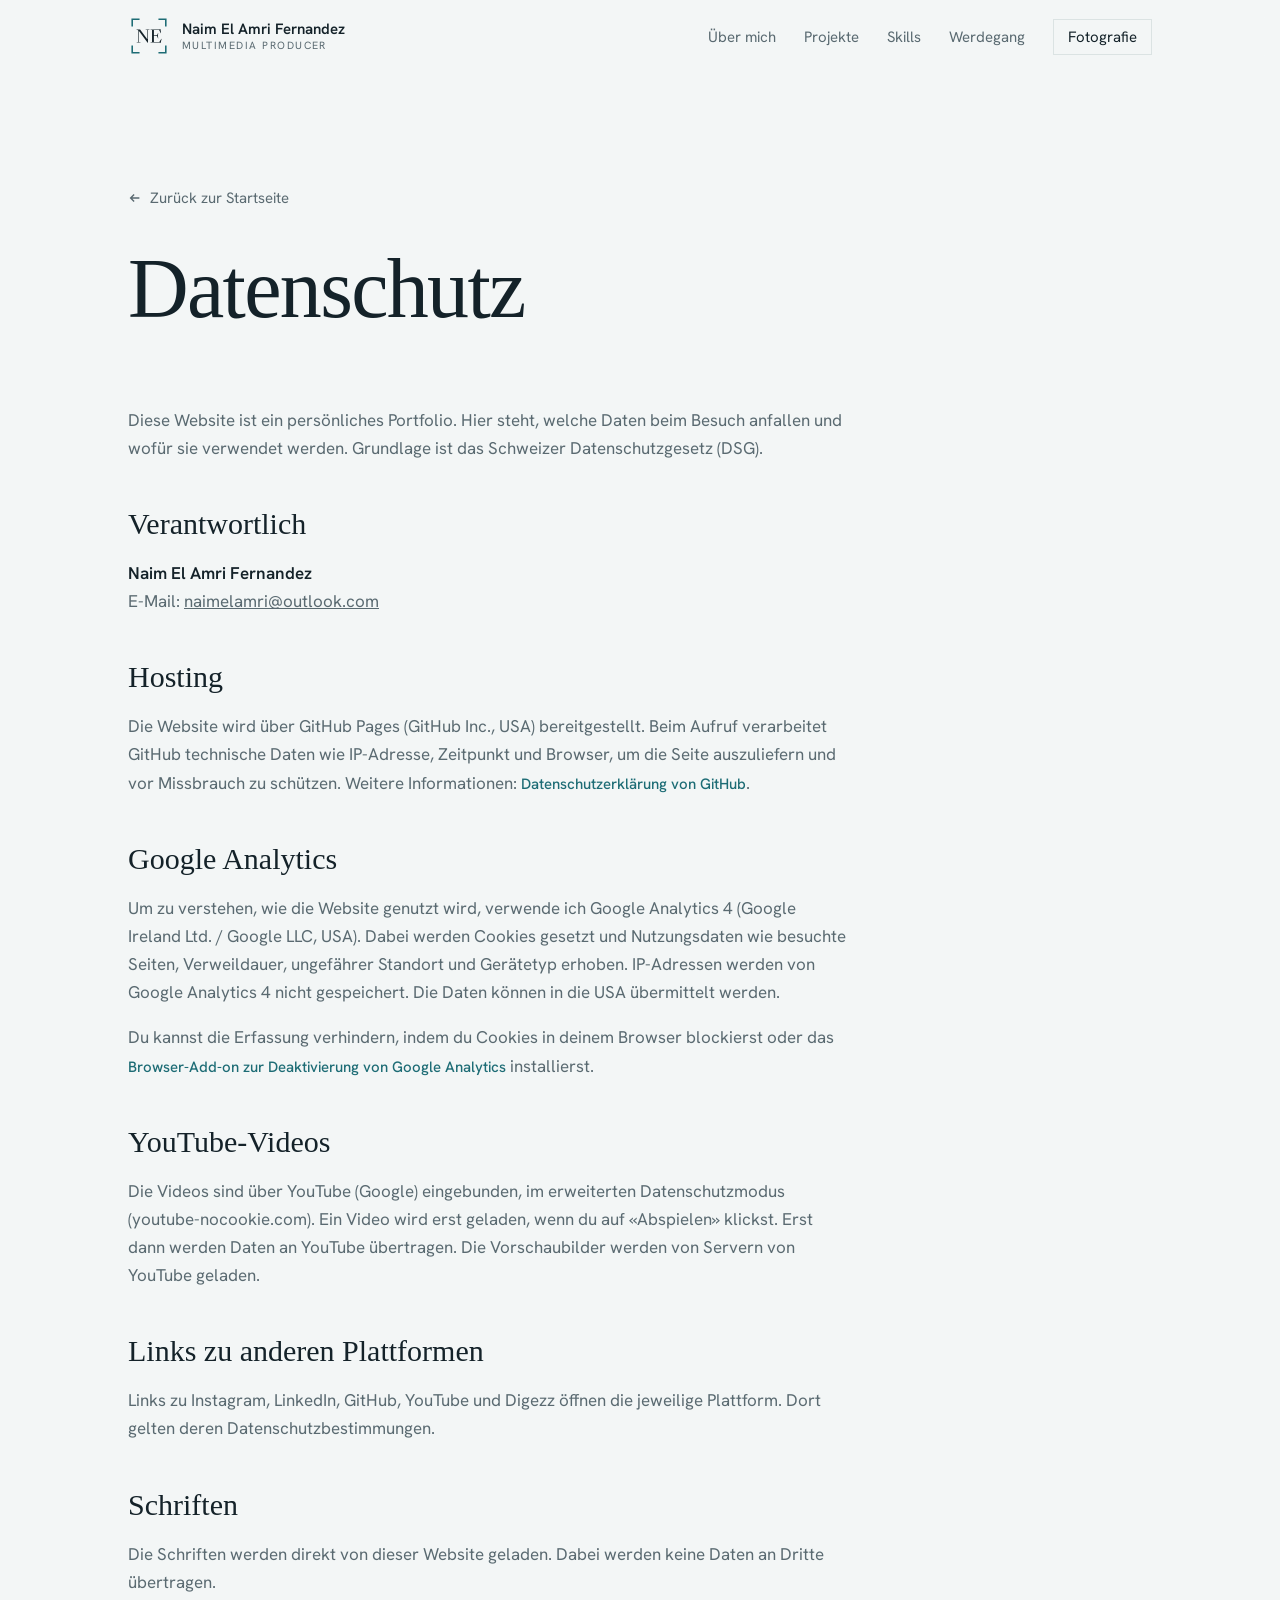
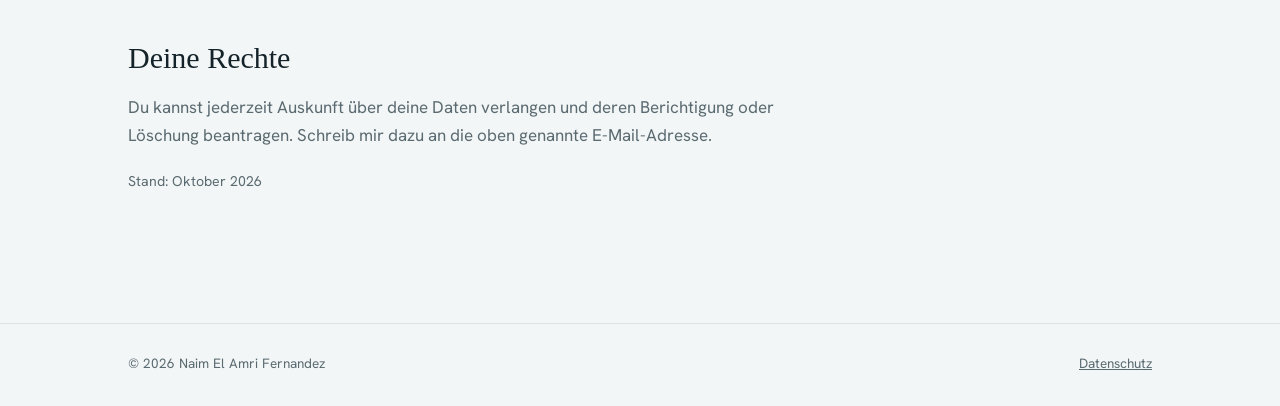
==== commit df841100: "Show the full name Naim El Amri Fernandez in the header Co-Authored-By: Claude Opus 5.5 <noreply@ant" ====
--- a/datenschutz.html
+++ b/datenschutz.html
@@ -4,7 +4,10 @@
     <meta charset="UTF-8" />
     <meta name="viewport" content="width=device-width, initial-scale=1.0" />
     <title>Datenschutz – Naim El Amri Fernandez</title>
-    <meta name="description" content="Datenschutzerklärung für naimelamri.ch." />
+    <meta
+      name="description"
+      content="Datenschutzerklärung für naimelamri.ch."
+    />
     <meta name="theme-color" content="#f3f6f6" />
     <script
       async
@@ -22,8 +25,16 @@
     <script>
       document.documentElement.classList.add("js");
     </script>
-    <link rel="icon" href="img/logo.svg" type="image/svg+xml" />
-    <link rel="preload" href="fonts/newsreader-latin.woff2" as="font" type="font/woff2" crossorigin />
+    <link rel="icon" href="img/favicon.svg" type="image/svg+xml" />
+    <link rel="icon" href="img/favicon-32.png" type="image/png" sizes="32x32" />
+    <link rel="apple-touch-icon" href="img/apple-touch-icon.png" />
+    <link
+      rel="preload"
+      href="fonts/newsreader-latin.woff2"
+      as="font"
+      type="font/woff2"
+      crossorigin
+    />
     <link rel="stylesheet" href="styles.css" />
   </head>
   <body>
@@ -31,14 +42,36 @@
 
     <header class="site-header">
       <div class="wrap header-inner">
-        <a class="brand" href="index.html" aria-label="Naim El Amri Fernandez, zur Startseite">
-          <svg viewBox="0 0 80 80" aria-hidden="true"><path d="M8 22V8h14M58 8h14v14M72 58v14H58M22 72H8V58" fill="none" stroke="var(--accent)" stroke-width="3"/><path transform="translate(15.06 52.45) scale(0.0174)" fill="currentColor" d="M253 -71V-1344L54 -1401V-1430H460L1309 -276L1256 -70V-1359L1057 -1401V-1430H1501V-1401L1322 -1359V20H1284L291 -1322L319 -1360V-71L518 -29V0H74V-29ZM2444 -1039 2410 -746 2444 -455H2422L2311 -711L1832 -735V-758L2311 -786L2422 -1039ZM2754 -1036 2729 -1028 2528 -1394 2681 -1370H1826V-1430H2546L2679 -1484H2687ZM2546 -35 2785 -402 2810 -395 2704 54H2696L2568 0H1826V-60H2700ZM1586 0V-29L1765 -71V-1360L1586 -1401V-1430H1971V0Z"/></svg>
+        <a
+          class="brand"
+          href="index.html"
+          aria-label="Naim El Amri Fernandez, zur Startseite"
+        >
+          <svg viewBox="0 0 80 80" aria-hidden="true">
+            <path
+              d="M8 22V8h14M58 8h14v14M72 58v14H58M22 72H8V58"
+              fill="none"
+              stroke="var(--accent)"
+              stroke-width="3"
+            />
+            <path
+              transform="translate(15.06 52.45) scale(0.0174)"
+              fill="currentColor"
+              d="M253 -71V-1344L54 -1401V-1430H460L1309 -276L1256 -70V-1359L1057 -1401V-1430H1501V-1401L1322 -1359V20H1284L291 -1322L319 -1360V-71L518 -29V0H74V-29ZM2444 -1039 2410 -746 2444 -455H2422L2311 -711L1832 -735V-758L2311 -786L2422 -1039ZM2754 -1036 2729 -1028 2528 -1394 2681 -1370H1826V-1430H2546L2679 -1484H2687ZM2546 -35 2785 -402 2810 -395 2704 54H2696L2568 0H1826V-60H2700ZM1586 0V-29L1765 -71V-1360L1586 -1401V-1430H1971V0Z"
+            />
+          </svg>
           <span class="brand-name">
-            <strong>Naim El Amri</strong>
+            <strong>Naim El Amri Fernandez</strong>
             <small>Multimedia Producer</small>
           </span>
         </a>
-        <button class="nav-toggle" type="button" aria-expanded="false" aria-controls="main-nav" aria-label="Menü öffnen">
+        <button
+          class="nav-toggle"
+          type="button"
+          aria-expanded="false"
+          aria-controls="main-nav"
+          aria-label="Menü öffnen"
+        >
           <span></span><span></span><span></span>
         </button>
         <nav class="main-nav" id="main-nav" aria-label="Hauptnavigation">
@@ -57,7 +90,14 @@
       <section class="page-intro">
         <div class="wrap">
           <a class="back-link" href="index.html">
-            <svg viewBox="0 0 16 16" aria-hidden="true"><path d="M13 8H3M7 4L3 8l4 4" fill="none" stroke="currentColor" stroke-width="1.6"/></svg>
+            <svg viewBox="0 0 16 16" aria-hidden="true">
+              <path
+                d="M13 8H3M7 4L3 8l4 4"
+                fill="none"
+                stroke="currentColor"
+                stroke-width="1.6"
+              />
+            </svg>
             Zurück zur Startseite
           </a>
           <h1 style="margin-top: 32px">Datenschutz</h1>
@@ -66,47 +106,62 @@
       <div class="wrap">
         <article class="legal">
           <p>
-            Diese Website ist ein persönliches Portfolio. Hier steht, welche Daten
-            beim Besuch anfallen und wofür sie verwendet werden. Grundlage ist das
-            Schweizer Datenschutzgesetz (DSG).
+            Diese Website ist ein persönliches Portfolio. Hier steht, welche
+            Daten beim Besuch anfallen und wofür sie verwendet werden. Grundlage
+            ist das Schweizer Datenschutzgesetz (DSG).
           </p>
 
           <h2>Verantwortlich</h2>
           <p>
             <strong>Naim El Amri Fernandez</strong><br />
-            E-Mail: <a href="mailto:naimelamri@outlook.com">naimelamri@outlook.com</a>
+            E-Mail:
+            <a href="mailto:naimelamri@outlook.com">naimelamri@outlook.com</a>
           </p>
 
           <h2>Hosting</h2>
           <p>
-            Die Website wird über GitHub Pages (GitHub Inc., USA) bereitgestellt.
-            Beim Aufruf verarbeitet GitHub technische Daten wie IP-Adresse,
-            Zeitpunkt und Browser, um die Seite auszuliefern und vor Missbrauch zu
-            schützen. Weitere Informationen:
-            <a class="text-link" href="https://docs.github.com/de/site-policy/privacy-policies/github-general-privacy-statement" target="_blank" rel="noopener">Datenschutzerklärung von GitHub</a>.
+            Die Website wird über GitHub Pages (GitHub Inc., USA)
+            bereitgestellt. Beim Aufruf verarbeitet GitHub technische Daten wie
+            IP-Adresse, Zeitpunkt und Browser, um die Seite auszuliefern und vor
+            Missbrauch zu schützen. Weitere Informationen:
+            <a
+              class="text-link"
+              href="https://docs.github.com/de/site-policy/privacy-policies/github-general-privacy-statement"
+              target="_blank"
+              rel="noopener"
+              >Datenschutzerklärung von GitHub</a
+            >.
           </p>
 
           <h2>Google Analytics</h2>
           <p>
             Um zu verstehen, wie die Website genutzt wird, verwende ich Google
-            Analytics 4 (Google Ireland Ltd. / Google LLC, USA). Dabei werden Cookies
-            gesetzt und Nutzungsdaten wie besuchte Seiten, Verweildauer, ungefährer
-            Standort und Gerätetyp erhoben. IP-Adressen werden von Google Analytics 4
-            nicht gespeichert. Die Daten können in die USA übermittelt werden.
-          </p>
-          <p>
-            Du kannst die Erfassung verhindern, indem du Cookies in deinem Browser
-            blockierst oder das
-            <a class="text-link" href="https://tools.google.com/dlpage/gaoptout?hl=de" target="_blank" rel="noopener">Browser-Add-on zur Deaktivierung von Google Analytics</a>
+            Analytics 4 (Google Ireland Ltd. / Google LLC, USA). Dabei werden
+            Cookies gesetzt und Nutzungsdaten wie besuchte Seiten, Verweildauer,
+            ungefährer Standort und Gerätetyp erhoben. IP-Adressen werden von
+            Google Analytics 4 nicht gespeichert. Die Daten können in die USA
+            übermittelt werden.
+          </p>
+          <p>
+            Du kannst die Erfassung verhindern, indem du Cookies in deinem
+            Browser blockierst oder das
+            <a
+              class="text-link"
+              href="https://tools.google.com/dlpage/gaoptout?hl=de"
+              target="_blank"
+              rel="noopener"
+              >Browser-Add-on zur Deaktivierung von Google Analytics</a
+            >
             installierst.
           </p>
 
           <h2>YouTube-Videos</h2>
           <p>
             Die Videos sind über YouTube (Google) eingebunden, im erweiterten
-            Datenschutzmodus (youtube-nocookie.com). Ein Video wird erst geladen,
-            wenn du auf «Abspielen» klickst. Erst dann werden Daten an YouTube
-            übertragen. Die Vorschaubilder werden von Servern von YouTube geladen.
+            Datenschutzmodus (youtube-nocookie.com). Ein Video wird erst
+            geladen, wenn du auf «Abspielen» klickst. Erst dann werden Daten an
+            YouTube übertragen. Die Vorschaubilder werden von Servern von
+            YouTube geladen.
           </p>
 
           <h2>Links zu anderen Plattformen</h2>
--- a/styles.css
+++ b/styles.css
@@ -33,11 +33,14 @@
   --accent-light: #7fc0c5;
 
   --font-display: "Newsreader", Georgia, "Times New Roman", serif;
-  --font-body: "Hanken Grotesk", system-ui, -apple-system, "Segoe UI", sans-serif;
+  --font-body: "Hanken Grotesk", system-ui, -apple-system, "Segoe UI",
+    sans-serif;
 
   --wrap: 1120px;
   --gutter: clamp(20px, 5vw, 48px);
   --header-h: 72px;
+  --radius: 5px;
+  --radius-sm: 3px;
 }
 
 *,
@@ -159,6 +162,25 @@
 .main-nav a[aria-current] {
   color: var(--ink);
 }
+/* Unterstrich beim Abschnitt, in dem man gerade ist */
+.main-nav a:not(.nav-photo) {
+  position: relative;
+}
+.main-nav a:not(.nav-photo)::after {
+  content: "";
+  position: absolute;
+  left: 0;
+  right: 0;
+  bottom: -6px;
+  height: 1.5px;
+  background: var(--accent);
+  transform: scaleX(0);
+  transform-origin: left;
+  transition: transform 0.3s ease;
+}
+.main-nav a[aria-current]::after {
+  transform: scaleX(1);
+}
 .main-nav .nav-photo {
   color: var(--ink);
   border: 1px solid var(--line);
@@ -207,10 +229,44 @@
     background: var(--bg);
     border-bottom: 1px solid var(--line);
     padding: 8px var(--gutter) 24px;
-    display: none;
+    /* Menü gleitet kurz herein statt hart aufzuspringen */
+    visibility: hidden;
+    opacity: 0;
+    transform: translateY(-8px);
+    clip-path: inset(0 0 100% 0);
+    transition: opacity 0.22s ease,
+      transform 0.28s cubic-bezier(0.2, 0.7, 0.2, 1),
+      clip-path 0.28s cubic-bezier(0.2, 0.7, 0.2, 1), visibility 0s linear 0.28s;
   }
   .main-nav.is-open {
-    display: block;
+    visibility: visible;
+    opacity: 1;
+    transform: none;
+    clip-path: inset(0 0 0 0);
+    transition: opacity 0.22s ease,
+      transform 0.28s cubic-bezier(0.2, 0.7, 0.2, 1),
+      clip-path 0.28s cubic-bezier(0.2, 0.7, 0.2, 1), visibility 0s;
+  }
+  .main-nav li {
+    opacity: 0;
+    transform: translateY(-6px);
+    transition: opacity 0.2s ease, transform 0.25s ease;
+  }
+  .main-nav.is-open li {
+    opacity: 1;
+    transform: none;
+  }
+  .main-nav.is-open li:nth-child(2) {
+    transition-delay: 0.04s;
+  }
+  .main-nav.is-open li:nth-child(3) {
+    transition-delay: 0.08s;
+  }
+  .main-nav.is-open li:nth-child(4) {
+    transition-delay: 0.12s;
+  }
+  .main-nav.is-open li:nth-child(5) {
+    transition-delay: 0.16s;
   }
   .main-nav ul {
     flex-direction: column;
@@ -221,6 +277,9 @@
     display: block;
     padding: 10px 0;
     font-size: 18px;
+  }
+  .main-nav a:not(.nav-photo)::after {
+    bottom: 6px;
   }
   .main-nav .nav-photo {
     margin-top: 8px;
@@ -255,30 +314,241 @@
 
 .section {
   padding-block: clamp(72px, 11vw, 132px);
-}
-.section + .section {
-  border-top: 1px solid var(--line);
-}
+  /* Beim Sprung aus der Navigation landet der Titel knapp unter der Navbar,
+     nicht der ganze Innenabstand der Section */
+  scroll-margin-top: calc(24px - clamp(72px, 11vw, 132px));
+}
+/* Kapitelmarke zwischen den Sections, wie im Schnittprogramm.
+   Der Punkt wandert beim Scrollen über die Linie. */
+.chapter {
+  display: flex;
+  align-items: center;
+  gap: 16px;
+  font-size: 12px;
+  font-weight: 500;
+  letter-spacing: 0.16em;
+  text-transform: uppercase;
+  color: var(--muted);
+}
+.chapter-num {
+  font: italic 400 22px / 1 var(--font-display);
+  letter-spacing: 0;
+  color: var(--accent);
+}
+.chapter-line {
+  flex: 1;
+  height: 1px;
+  background: var(--line);
+  position: relative;
+  container-type: inline-size;
+}
+.chapter-line::after {
+  content: "";
+  position: absolute;
+  left: 0;
+  top: -3px;
+  width: 7px;
+  height: 7px;
+  border-radius: 50%;
+  background: var(--accent);
+  transform: translateX(calc(var(--progress, 1) * (100cqw - 7px)));
+}
+.chapter-star {
+  width: 14px;
+  height: 14px;
+  flex: none;
+  color: var(--accent);
+}
+
 .section-head {
   margin-bottom: clamp(36px, 5vw, 56px);
 }
 
 /* ---------- Hero ---------- */
 .hero {
-  padding-block: clamp(72px, 13vw, 160px) clamp(64px, 9vw, 112px);
+  min-height: calc(100svh - var(--header-h));
+  display: flex;
+  align-items: center;
+  padding-block: clamp(48px, 7vw, 96px);
+}
+.hero-grid {
+  width: 100%;
+  display: grid;
+  grid-template-columns: 1.05fr 0.95fr;
+  gap: clamp(24px, 4vw, 64px);
+  align-items: center;
+}
+.hello {
+  font: italic 400 clamp(20px, 2vw, 24px) / 1.2 var(--font-display);
+  color: var(--accent);
+  margin: 0;
 }
 .hero h1 {
-  font: 400 clamp(42px, 7vw, 92px) / 1.04 var(--font-display);
+  font: 400 clamp(40px, 5.2vw, 72px) / 1.04 var(--font-display);
   letter-spacing: -0.015em;
-  margin: 18px 0 0;
-  max-width: 17ch;
+  margin: 14px 0 0;
   text-wrap: balance;
 }
 .hero h1 em {
   color: var(--accent);
 }
 .hero .lead {
-  margin-top: 28px;
+  margin-top: 24px;
+  max-width: 46ch;
+}
+
+/* Fotostapel: lose Abzüge, die mit der Maus leicht mitwandern */
+.photo-stack {
+  position: relative;
+  aspect-ratio: 1 / 1.05;
+}
+.print {
+  position: absolute;
+  margin: 0;
+  background: #fff;
+  padding: 8px;
+  box-shadow: 0 1px 2px rgba(20, 34, 41, 0.08),
+    0 18px 40px -18px rgba(20, 34, 41, 0.35);
+}
+.print img {
+  display: block;
+  width: 100%;
+  height: auto;
+  aspect-ratio: 4 / 5;
+  object-fit: cover;
+}
+.print figcaption {
+  font: italic 400 15px / 1 var(--font-display);
+  color: var(--muted);
+  padding: 10px 2px 4px;
+}
+.print-a,
+.print-d {
+  z-index: 0;
+}
+.print-c figcaption {
+  text-align: right;
+}
+.print-a img,
+.print-d img {
+  aspect-ratio: 1 / 1;
+}
+.print-a {
+  width: 38%;
+  left: 2%;
+  top: 4%;
+  rotate: -7deg;
+}
+.print-b {
+  width: 46%;
+  left: 20%;
+  top: 14%;
+  rotate: -2deg;
+  z-index: 2;
+}
+.print-c {
+  width: 42%;
+  right: 0;
+  top: 0;
+  rotate: 5deg;
+  z-index: 1;
+}
+.print-d {
+  width: 30%;
+  right: 8%;
+  bottom: 2%;
+  rotate: -5deg;
+  z-index: 3;
+}
+.stack-stamp {
+  position: absolute;
+  left: 6%;
+  bottom: 6%;
+  margin: 0;
+  font-size: 12px;
+  font-weight: 500;
+  letter-spacing: 0.16em;
+  text-transform: uppercase;
+  color: var(--muted);
+}
+[data-depth] {
+  will-change: transform;
+}
+
+@media (max-width: 860px) {
+  .hero {
+    min-height: 0;
+    padding-block: 40px 72px;
+  }
+  .hero-grid {
+    grid-template-columns: minmax(0, 1fr);
+    gap: 48px;
+  }
+  /* Reihenfolge mobil: Text, Fotos, dann die Buttons */
+  .hero-text {
+    display: contents;
+  }
+  .hero-grid {
+    gap: 0;
+  }
+  .hero .lead {
+    margin-top: 18px;
+  }
+  .photo-stack {
+    order: 1;
+    width: min(100%, 440px);
+    aspect-ratio: 1 / 0.9;
+    margin: 40px auto 0;
+  }
+  .hero-actions {
+    order: 2;
+    margin-top: 36px;
+  }
+  .print-d {
+    display: none;
+  }
+  .print-a {
+    width: 42%;
+    left: 0;
+    top: 7%;
+    rotate: -6deg;
+  }
+  .print-b {
+    width: 50%;
+    left: 24%;
+    top: 13%;
+  }
+  .print-c {
+    width: 44%;
+    right: 0;
+    top: 0;
+  }
+  .stack-stamp {
+    left: 2%;
+    bottom: 2%;
+  }
+  .print figcaption {
+    font-size: 13px;
+  }
+}
+@media (max-width: 480px) {
+  .hero {
+    padding-block: 28px 56px;
+  }
+  .hero h1 {
+    font-size: clamp(36px, 10.5vw, 44px);
+    line-height: 1.06;
+  }
+  .hero .lead {
+    font-size: 17px;
+    line-height: 1.6;
+  }
+  .hero-actions {
+    flex-direction: column;
+  }
+  .hero-actions .btn {
+    justify-content: center;
+  }
 }
 .hero-actions {
   display: flex;
@@ -295,7 +565,8 @@
   font-weight: 500;
   text-decoration: none;
   border: 1px solid var(--ink);
-  transition: background-color 0.2s ease, color 0.2s ease, border-color 0.2s ease;
+  transition: background-color 0.2s ease, color 0.2s ease,
+    border-color 0.2s ease;
 }
 .btn-primary {
   background: var(--ink);
@@ -312,6 +583,12 @@
 .btn svg {
   width: 16px;
   height: 16px;
+}
+.btn svg {
+  transition: transform 0.2s ease;
+}
+.btn-scroll:hover svg {
+  transform: translateY(3px);
 }
 
 /* ---------- Über mich ---------- */
@@ -474,6 +751,7 @@
 /* YouTube: Vorschaubild, Video lädt erst beim Klick */
 .video {
   position: relative;
+  overflow: hidden;
   aspect-ratio: 16 / 9;
   background: linear-gradient(135deg, #c9dcdc, #8fb1b4);
 }
@@ -497,7 +775,11 @@
   content: "";
   position: absolute;
   inset: 0;
-  background: linear-gradient(to top, rgba(20, 34, 41, 0.35), rgba(20, 34, 41, 0) 55%);
+  background: linear-gradient(
+    to top,
+    rgba(20, 34, 41, 0.35),
+    rgba(20, 34, 41, 0) 55%
+  );
 }
 .video-play .play-icon {
   position: absolute;
@@ -540,31 +822,39 @@
 
 /* Instagram-Karten */
 .social-cover {
+  display: block;
   aspect-ratio: 16 / 9;
-  display: grid;
-  place-items: center;
-  text-decoration: none;
   position: relative;
   overflow: hidden;
-}
-.social-cover span {
-  font: italic 400 clamp(28px, 3.8vw, 42px) / 1 var(--font-display);
-  position: relative;
-}
-.social-cover.tone-1 {
   background: var(--accent-soft);
-  color: var(--accent);
-}
-.social-cover.tone-2 {
-  background: var(--ink);
-  color: var(--bg);
-}
-.social-cover::before {
+  color: #fff;
+  text-decoration: none;
+}
+.social-cover img {
+  width: 100%;
+  height: 100%;
+  object-fit: cover;
+  transition: transform 0.6s ease;
+}
+.social-cover::after {
   content: "";
   position: absolute;
-  inset: 18px;
-  border: 1px solid currentColor;
-  opacity: 0.25;
+  inset: 0;
+  background: linear-gradient(
+    to top,
+    rgba(20, 34, 41, 0.4),
+    rgba(20, 34, 41, 0) 50%
+  );
+}
+.social-handle {
+  position: absolute;
+  left: 18px;
+  bottom: 16px;
+  z-index: 1;
+  font: italic 400 clamp(22px, 2.6vw, 28px) / 1 var(--font-display);
+}
+.social-cover:hover img {
+  transform: scale(1.03);
 }
 
 @media (max-width: 760px) {
@@ -772,9 +1062,19 @@
 }
 
 .gallery {
-  columns: 3 300px;
+  columns: 3 280px;
   column-gap: 16px;
   padding-bottom: clamp(64px, 9vw, 112px);
+}
+.gallery--masonry {
+  columns: auto;
+  display: flex;
+  align-items: flex-start;
+  gap: 16px;
+}
+.gallery-col {
+  flex: 1;
+  min-width: 0;
 }
 .gallery-item {
   break-inside: avoid;
@@ -797,6 +1097,18 @@
 .gallery-item button:hover img {
   transform: scale(1.02);
 }
+@media (max-width: 600px) {
+  .gallery {
+    columns: 2;
+    column-gap: 10px;
+  }
+  .gallery--masonry {
+    gap: 10px;
+  }
+  .gallery-item {
+    margin-bottom: 10px;
+  }
+}
 .gallery-item figcaption {
   font-size: 13px;
   color: var(--muted);
@@ -935,3 +1247,19 @@
   border-top: 0;
   padding-top: 0;
 }
+
+/* Ecken: leicht gerundet. Eckig bleiben bewusst die Hero-Buttons,
+   die Projektkarten und der Fotografie-Button in der Navigation. */
+.skip-link,
+.about-photo img,
+.gallery-item button,
+.gallery-item.placeholder .ph,
+.video-play .play-icon i,
+.social a,
+.lb-btn {
+  border-radius: var(--radius);
+}
+.tools span,
+.lightbox img {
+  border-radius: var(--radius-sm);
+}
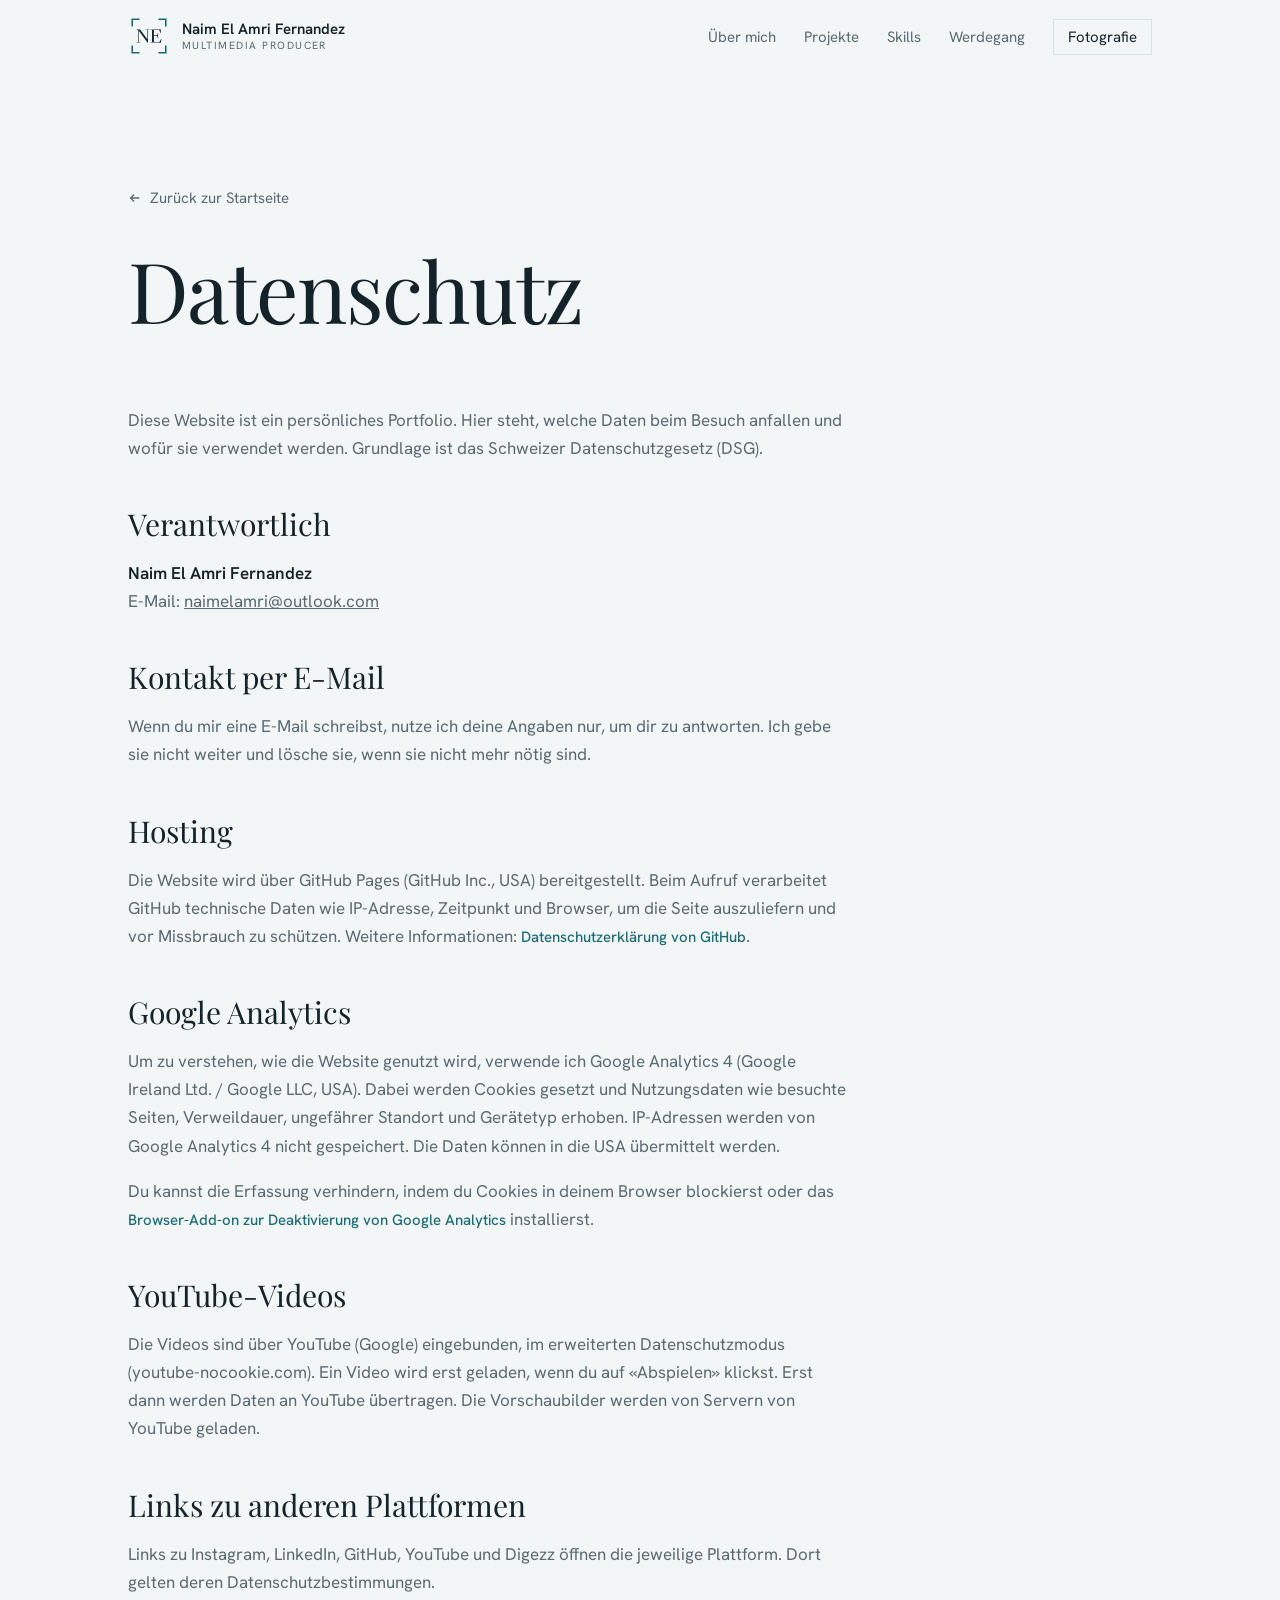
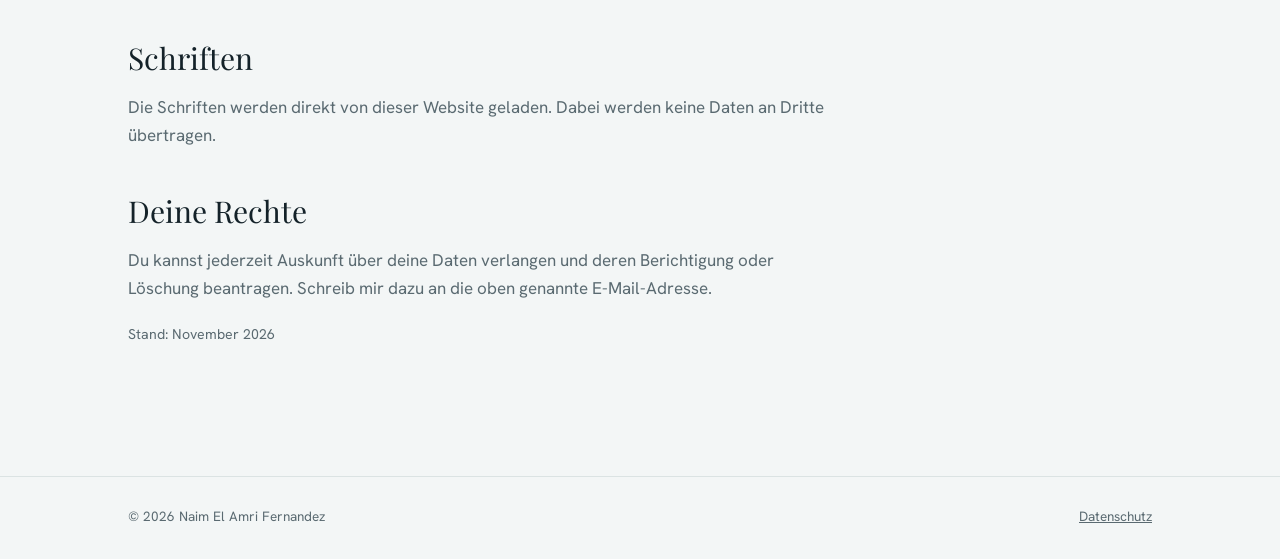
==== commit 2a6fd9a6: "Switch to Playfair Display and turn the footer into a reach-out block - Playfair Display (self-hoste" ====
--- a/datenschutz.html
+++ b/datenschutz.html
@@ -30,7 +30,7 @@
     <link rel="apple-touch-icon" href="img/apple-touch-icon.png" />
     <link
       rel="preload"
-      href="fonts/newsreader-latin.woff2"
+      href="fonts/playfair-display-latin.woff2"
       as="font"
       type="font/woff2"
       crossorigin
@@ -118,6 +118,13 @@
             <a href="mailto:naimelamri@outlook.com">naimelamri@outlook.com</a>
           </p>
 
+          <h2>Kontakt per E-Mail</h2>
+          <p>
+            Wenn du mir eine E-Mail schreibst, nutze ich deine Angaben nur, um
+            dir zu antworten. Ich gebe sie nicht weiter und lösche sie, wenn sie
+            nicht mehr nötig sind.
+          </p>
+
           <h2>Hosting</h2>
           <p>
             Die Website wird über GitHub Pages (GitHub Inc., USA)
@@ -183,7 +190,7 @@
             genannte E-Mail-Adresse.
           </p>
 
-          <p><small>Stand: Oktober 2026</small></p>
+          <p><small>Stand: November 2026</small></p>
         </article>
       </div>
     </main>
--- a/styles.css
+++ b/styles.css
@@ -1,16 +1,16 @@
 /* Schriften (lokal gehostet, SIL Open Font License) */
 @font-face {
-  font-family: "Newsreader";
-  src: url("fonts/newsreader-latin.woff2") format("woff2");
+  font-family: "Playfair Display";
+  src: url("fonts/playfair-display-latin.woff2") format("woff2");
   font-style: normal;
-  font-weight: 400;
+  font-weight: 400 900;
   font-display: swap;
 }
 @font-face {
-  font-family: "Newsreader";
-  src: url("fonts/newsreader-italic-latin.woff2") format("woff2");
+  font-family: "Playfair Display";
+  src: url("fonts/playfair-display-italic-latin.woff2") format("woff2");
   font-style: italic;
-  font-weight: 400;
+  font-weight: 400 900;
   font-display: swap;
 }
 @font-face {
@@ -32,7 +32,7 @@
   --accent-soft: #d7e7e7;
   --accent-light: #7fc0c5;
 
-  --font-display: "Newsreader", Georgia, "Times New Roman", serif;
+  --font-display: "Playfair Display", Georgia, "Times New Roman", serif;
   --font-body: "Hanken Grotesk", system-ui, -apple-system, "Segoe UI",
     sans-serif;
 
@@ -460,17 +460,6 @@
   rotate: -5deg;
   z-index: 3;
 }
-.stack-stamp {
-  position: absolute;
-  left: 6%;
-  bottom: 6%;
-  margin: 0;
-  font-size: 12px;
-  font-weight: 500;
-  letter-spacing: 0.16em;
-  text-transform: uppercase;
-  color: var(--muted);
-}
 [data-depth] {
   will-change: transform;
 }
@@ -522,10 +511,6 @@
     width: 44%;
     right: 0;
     top: 0;
-  }
-  .stack-stamp {
-    left: 2%;
-    bottom: 2%;
   }
   .print figcaption {
     font-size: 13px;
@@ -986,6 +971,34 @@
   max-width: 24ch;
   text-wrap: balance;
 }
+.footer-cta em {
+  color: var(--accent);
+}
+.footer-text {
+  color: var(--muted);
+  max-width: 48ch;
+  margin: 20px 0 0;
+}
+.footer-actions {
+  display: flex;
+  flex-wrap: wrap;
+  align-items: center;
+  gap: 14px 24px;
+  margin-top: 32px;
+}
+.footer-alt {
+  margin: 0;
+  color: var(--muted);
+}
+.footer-alt a {
+  color: var(--accent);
+  text-decoration-thickness: 1px;
+  text-underline-offset: 4px;
+}
+.chapter + .site-footer {
+  border-top: 0;
+  padding-top: clamp(40px, 6vw, 72px);
+}
 .footer-cta a {
   color: var(--accent);
   text-decoration-thickness: 1px;
